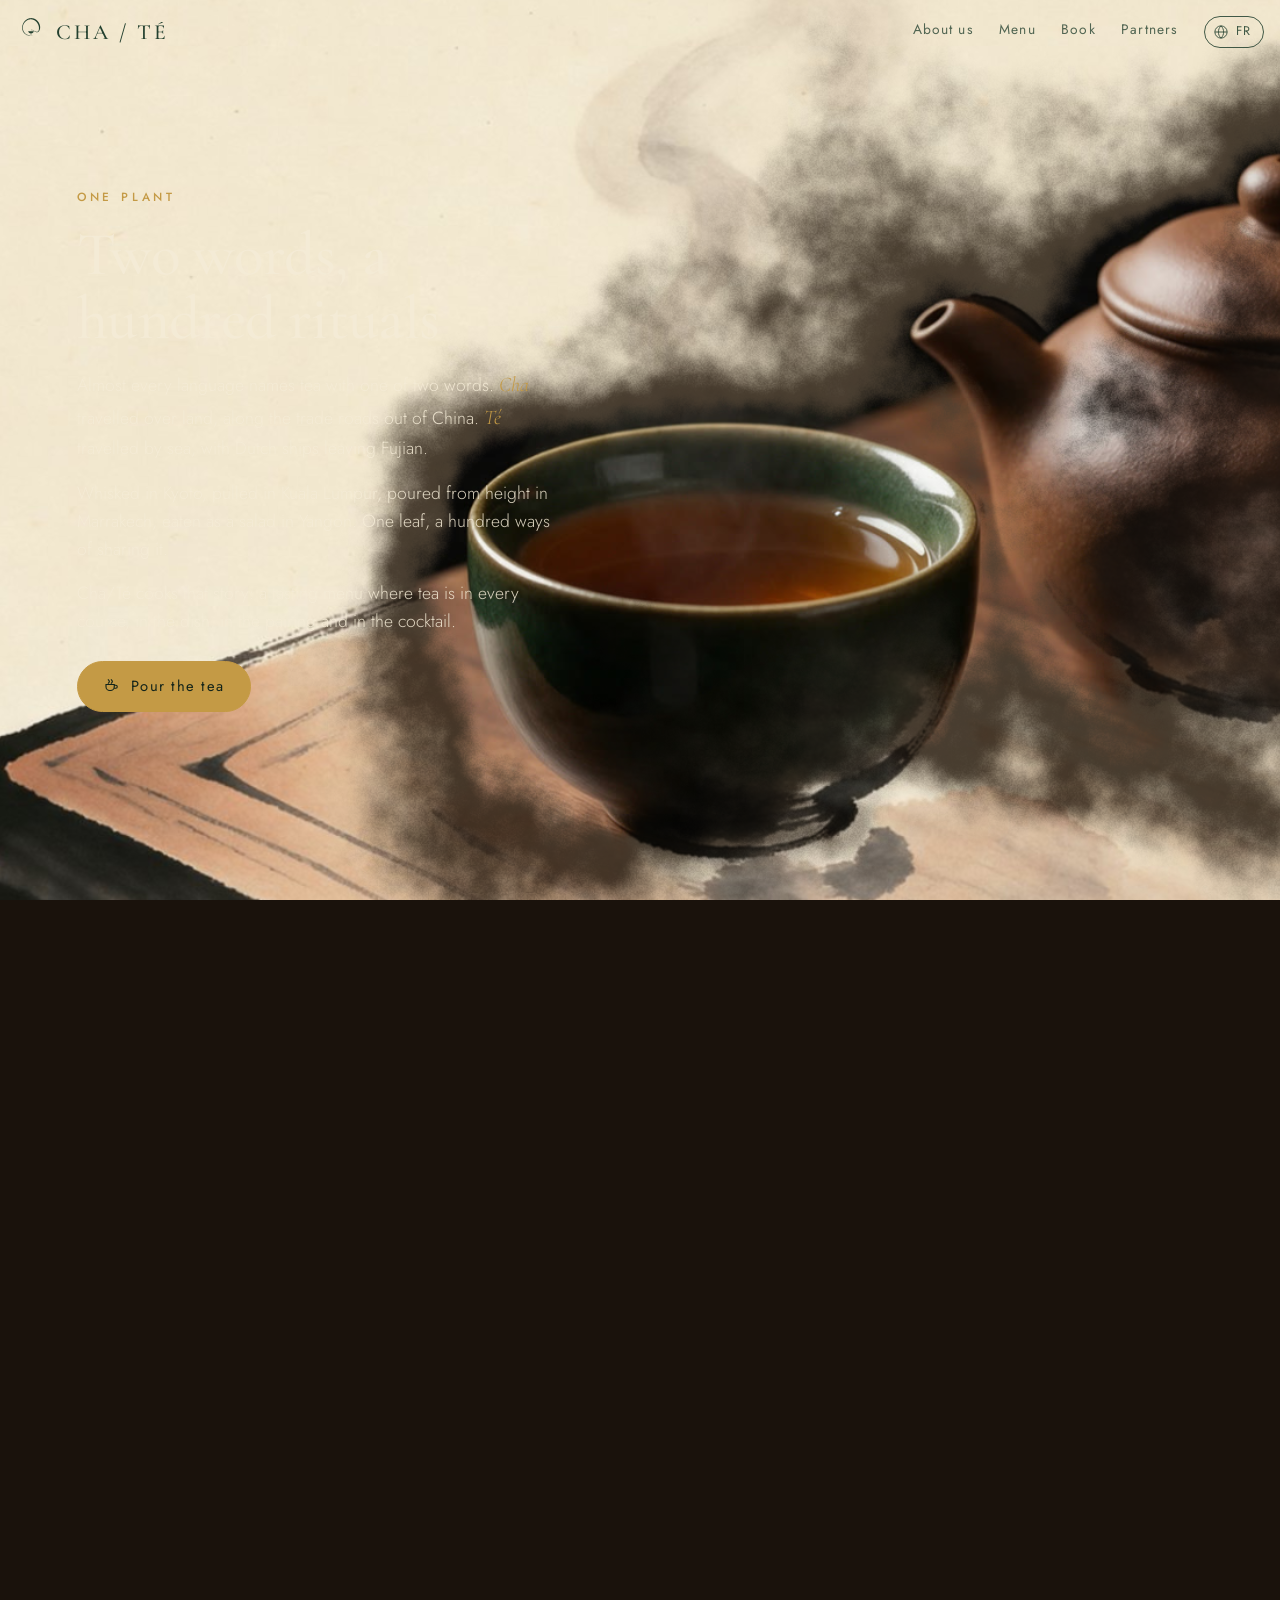
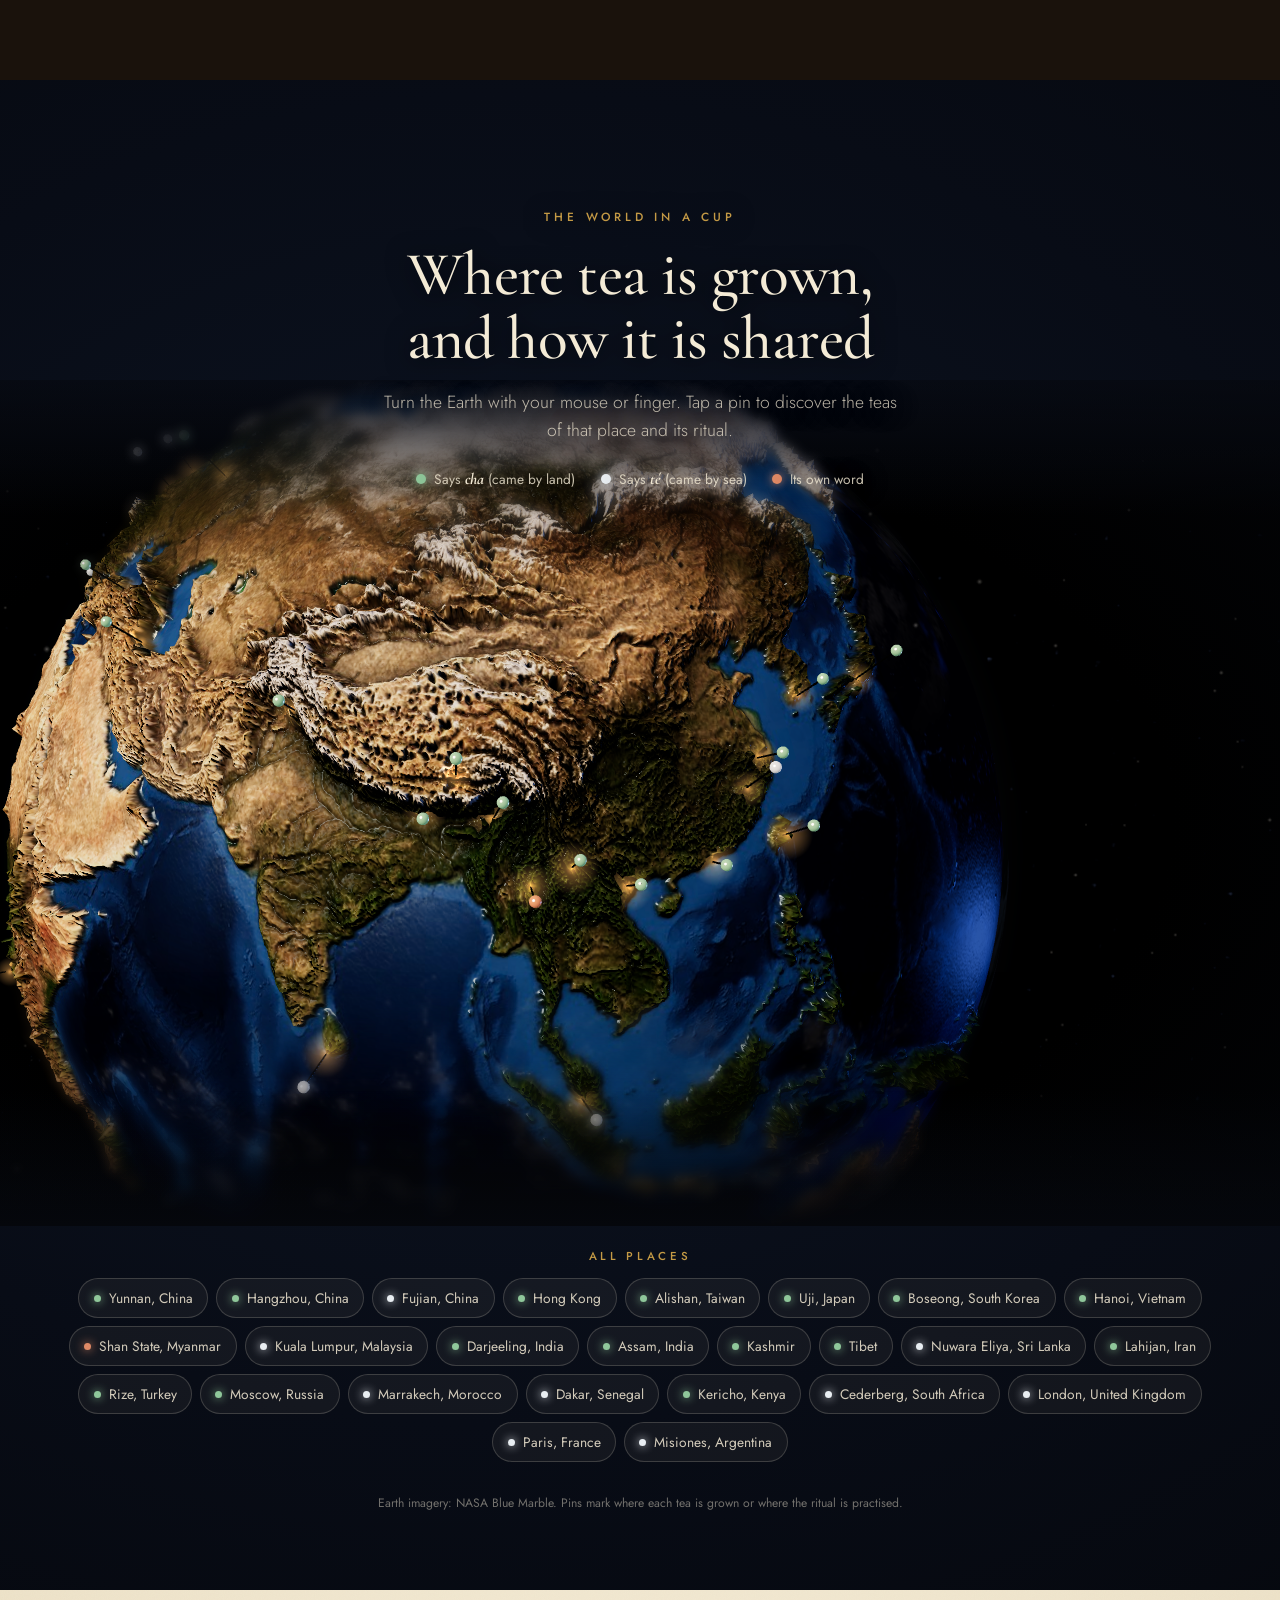
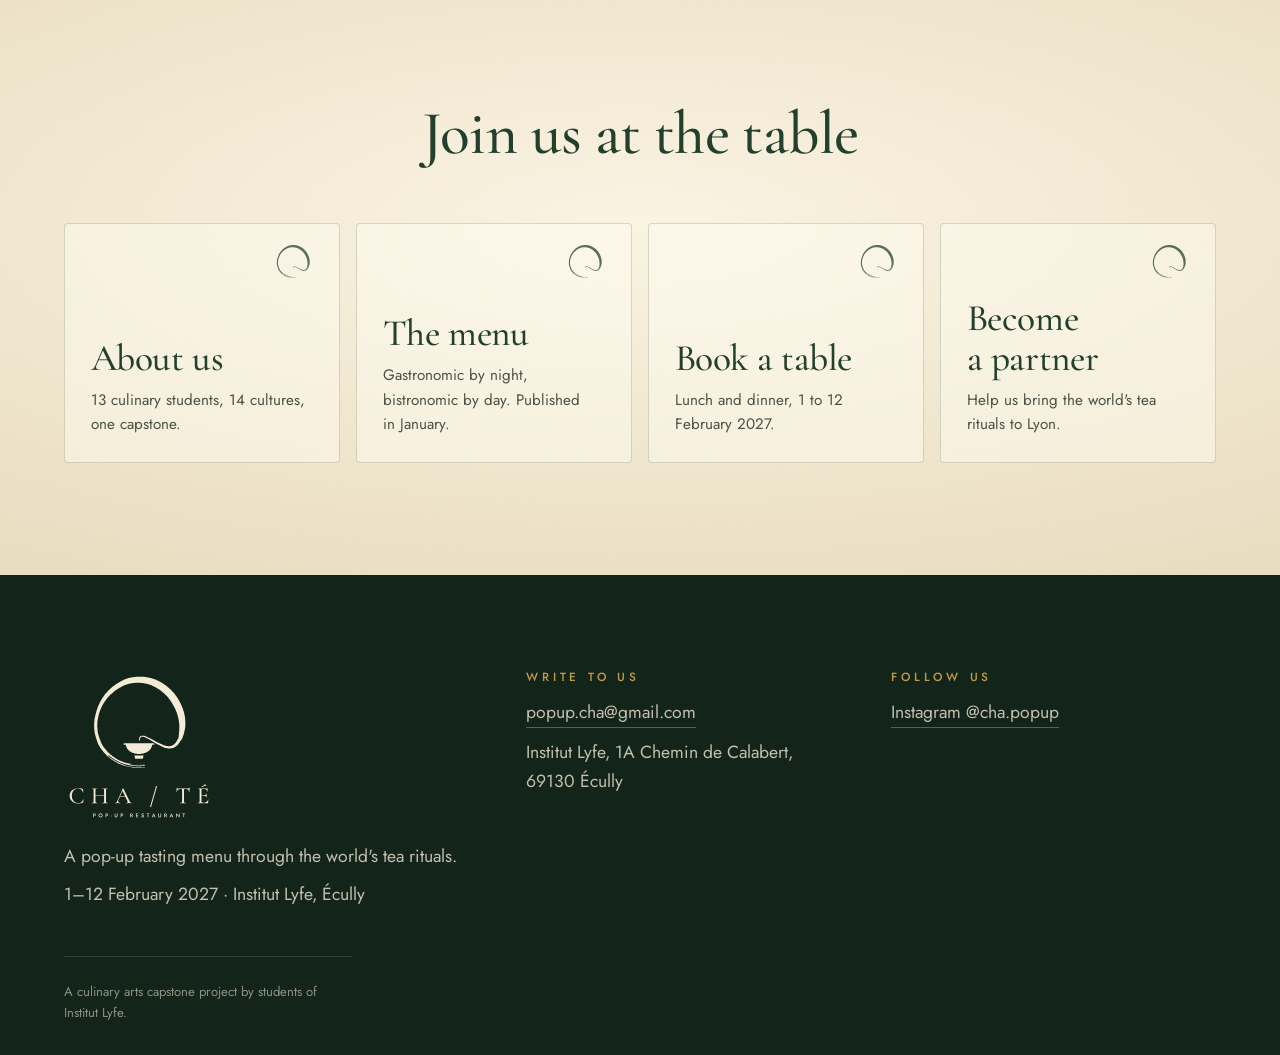
==== index.html @ c9f6754b "Publish Cha/Té website Co-Authored-By: Claude Opus 5.5 <noreply@anthropic.com> Claude-Session: https" ====
<!doctype html>
<html lang="en">
<head>
<meta charset="utf-8">
<meta name="viewport" content="width=device-width, initial-scale=1, viewport-fit=cover">
<title>Cha/Té · Pop-up tea tasting menu</title>
<meta name="description" content="Cha/Té: a pop-up tasting menu through the world's tea rituals. 1–12 February 2027, Institut Lyfe, Écully.">
<meta name="theme-color" content="#F1E7CF">
<link rel="icon" href="assets/img/favicon.svg" type="image/svg+xml">
<link rel="preconnect" href="https://fonts.googleapis.com">
<link rel="preconnect" href="https://fonts.gstatic.com" crossorigin>
<link rel="stylesheet" href="https://fonts.googleapis.com/css2?family=Cormorant+Garamond:ital,wght@0,400;0,500;0,600;1,400;1,500&family=Jost:wght@300;400;500&display=swap">
<link rel="stylesheet" href="assets/css/site.css">
<link rel="stylesheet" href="assets/css/home.css">
</head>
<body class="home" data-no-solid="1">

<main>
  <!-- ACTS 1 + 2 share one pinned stage, so the painting turns into the tea room without any seam.
       Act 1: only the cup at first; as you scroll, its steam rises as one ink line and sweeps the ensō. The camera moves in on the cup,
       the paper now holds an ink painting of the tea room, and that painting soaks into the real photograph.
       Act 2: the real cup and teapot; click to pour (a short film that starts and ends on the photograph). -->
  <section class="act act-story" id="ink" aria-labelledby="hero-title">
    <div class="stick">
      <div class="ink-layer paper" id="ink-layer">
        <div class="mtn far"><img src="assets/img/ink-far.webp" alt="" decoding="async"></div>
        <div class="mtn mid"><img src="assets/img/ink-mid.webp" alt="" decoding="async"></div>
        <div class="mist m1"></div>
        <div class="mist m2"></div>

        <div class="hero-logo-wrap">
          <div class="logo-zoom" id="logo-zoom">
            <svg class="hero-logo logo-wash" id="logo-wash" aria-hidden="true">
              <defs><filter id="wash" x="-20%" y="-20%" width="140%" height="140%"><feGaussianBlur stdDeviation="7"/></filter></defs>
              <path id="p-wash" filter="url(#wash)"/>
            </svg>
            <svg class="hero-logo" id="hero-logo" aria-hidden="true">
              <defs>
                <linearGradient id="wipe-g"><stop offset="0" stop-color="#fff"/><stop offset=".82" stop-color="#fff"/><stop offset="1" stop-color="#fff" stop-opacity="0"/></linearGradient>
                <mask id="stroke-mask" maskUnits="userSpaceOnUse" x="100" y="40" width="800" height="800">
                  <path id="mask-path" fill="none" stroke="#fff" stroke-width="64" stroke-linecap="round" stroke-linejoin="round" pathLength="1" stroke-dasharray="1 1" stroke-dashoffset="1"/>
                </mask>
                <radialGradient id="puff-g"><stop offset="0" stop-color="#23402F" stop-opacity=".55"/><stop offset=".45" stop-color="#23402F" stop-opacity=".18"/><stop offset="1" stop-color="#23402F" stop-opacity="0"/></radialGradient>
                <mask id="word-mask" maskUnits="userSpaceOnUse" x="100" y="500" width="800" height="320">
                  <rect id="word-wipe" x="170" y="560" width="0" height="220" fill="url(#wipe-g)"/>
                </mask>
              </defs>
              <g id="logo-cup"><path id="p-cup"/></g>
              <g id="logo-stroke" mask="url(#stroke-mask)"><path id="p-halo" filter="url(#wash)" opacity=".3"/><path id="p-stroke"/></g>
              <!-- the soft head of the rising steam: it rides the tip of the line while it is being drawn -->
              <circle id="logo-puff" r="58" fill="url(#puff-g)" opacity="0"/>
              <g id="logo-word" mask="url(#word-mask)"><path id="p-word"/><path id="p-tag"/></g>
            </svg>
          </div>
        </div>

        <div class="hero-copy">
          <h1 id="hero-title" class="sr-only">Cha/Té</h1>
          <p class="hero-line" data-t="home.heroLine"></p>
          <p class="hero-meta" data-t="home.heroMeta"></p>
        </div>

        <div class="scroll-hint" aria-hidden="true"><span data-t="home.scrollHint"></span><i></i></div>
      </div>

      <div class="cup-layer" id="cup" aria-labelledby="cup-title">
        <div class="scene" id="scene">
          <div class="imgbox" id="imgbox">
            <picture>
              <source media="(max-aspect-ratio: 4/5)" srcset="assets/img/cup-teapot-portrait.jpg">
              <img class="scene-img" src="assets/img/cup-teapot.jpg" alt="" decoding="async">
            </picture>
            <canvas class="fx" id="fx" aria-hidden="true"></canvas>
            <video class="pour-video" id="pour-video" muted playsinline preload="none" aria-hidden="true"></video>
            <button class="pot-hit" id="pot-hit" type="button" data-t-aria="home.pour"></button>
          </div>
          <canvas class="steam" id="steam" aria-hidden="true"></canvas>
        </div>
        <div class="scene-shade" aria-hidden="true"></div>

        <div class="cup-copy">
          <p class="kicker" data-t="home.cupKicker"></p>
          <h2 id="cup-title" data-t="home.cupTitle"></h2>
          <div class="cup-paras" id="cup-paras"></div>
          <button class="btn gold pour-btn" id="pour-btn" type="button">
            <svg viewBox="0 0 24 24" width="18" height="18" fill="none" stroke="currentColor" stroke-width="1.5" aria-hidden="true"><path d="M4 10h11v3a5 5 0 0 1-5 5H9a5 5 0 0 1-5-5v-3Zm11 1h2a2 2 0 0 1 0 4h-2.3M7 3c0 1.5 1.5 1.5 1.5 3S7 7.5 7 9m4-6c0 1.5 1.5 1.5 1.5 3S11 7.5 11 9"/></svg>
            <span data-t="home.pour"></span></button>
        </div>
      </div>
    </div>
  </section>

  <!-- ACT 3: the tea globe -->
  <section class="act-globe" id="globe" aria-labelledby="globe-title">
    <div class="globe-head wrap">
      <p class="kicker" data-t="home.globeKicker"></p>
      <h2 id="globe-title" data-t="home.globeTitle"></h2>
      <p class="globe-intro" data-t="home.globeIntro"></p>
      <ul class="legend">
        <li><i class="dot cha"></i><span data-t="home.legendCha"></span></li>
        <li><i class="dot te"></i><span data-t="home.legendTe"></span></li>
        <li><i class="dot other"></i><span data-t="home.legendOther"></span></li>
      </ul>
    </div>
    <div class="globe-stage" id="globe-stage">
      <canvas id="globe-canvas" aria-label="Interactive globe of tea rituals"></canvas>
      <div class="globe-dof top" aria-hidden="true"></div>
      <div class="globe-dof bottom" aria-hidden="true"></div>
      <div class="globe-vignette" aria-hidden="true"></div>
      <div class="globe-tip" id="globe-tip" hidden></div>
      <div class="globe-fallback" id="globe-fallback" hidden></div>
      <aside class="tea-panel" id="tea-panel" aria-live="polite" hidden>
        <button class="tea-close" id="tea-close" type="button" data-t-aria="home.close">
          <svg viewBox="0 0 24 24" width="20" height="20" fill="none" stroke="currentColor" stroke-width="1.5"><path d="M6 6l12 12M18 6 6 18"/></svg></button>
        <p class="tea-word" id="tea-word"></p>
        <h3 id="tea-place"></h3>
        <dl>
          <dt data-t="home.panelTeas"></dt><dd id="tea-teas"></dd>
          <dt data-t="home.panelRitual"></dt><dd id="tea-ritual"></dd>
          <dt data-t="home.panelFact"></dt><dd id="tea-fact"></dd>
        </dl>
      </aside>
    </div>
    <div class="wrap">
      <h3 class="list-title" data-t="home.listTitle"></h3>
      <div class="place-list" id="place-list"></div>
      <p class="data-note" data-t="home.dataNote"></p>
    </div>
  </section>

  <!-- Doors to the other pages -->
  <section class="doors paper" aria-labelledby="doors-title">
    <div class="wrap">
      <h2 id="doors-title" data-t="home.doorsTitle"></h2>
      <div class="door-grid" id="door-grid"></div>
    </div>
  </section>
</main>

<script src="assets/js/content.js"></script>
<script src="assets/js/logo.js"></script>
<script src="assets/js/common.js"></script>
<script src="assets/js/home.js"></script>
<script type="module" src="assets/js/globe.js"></script>
</body>
</html>
---- assets/css/site.css ----
/* Cha/Té: shared styles. Colours follow the Vapeur logo. */
:root{
  --green:#23402F;      /* tea green (logo) */
  --green-deep:#13241a;
  --gold:#C49A45;
  --cream:#F4EBD6;
  --paper:#F1E7CF;
  --matcha:#7C8B4E;
  --ink:#1B1F1A;
  --ink-soft:#4a5248;
  --wood:#1a120c;
  --line:rgba(35,64,47,.18);
  --f-display:"Cormorant Garamond","Cormorant",Georgia,serif;
  --f-body:"Jost",system-ui,-apple-system,"Segoe UI",sans-serif;
  --gutter:max(16px,env(safe-area-inset-left,0px));
  --step-0:clamp(1rem,.96rem + .2vw,1.1rem);
  --step-1:clamp(1.2rem,1.1rem + .5vw,1.45rem);
  --step-2:clamp(1.6rem,1.3rem + 1.3vw,2.4rem);
  --step-3:clamp(2.2rem,1.6rem + 2.8vw,4rem);
  --step-4:clamp(2.8rem,1.8rem + 5vw,6.2rem);
  color-scheme:light;
}
*{box-sizing:border-box}
html{-webkit-text-size-adjust:100%}
body{margin:0;background:var(--paper);color:var(--ink);font-family:var(--f-body);font-weight:400;font-size:var(--step-0);line-height:1.6;overflow-x:hidden}
img,video,svg,canvas{display:block;max-width:100%}
a{color:inherit}
a:focus-visible,button:focus-visible{outline:2px solid var(--gold);outline-offset:3px;border-radius:3px}
h1,h2,h3{font-family:var(--f-display);font-weight:500;line-height:1.05;letter-spacing:-.01em;margin:0;text-wrap:balance}
p{margin:0;text-wrap:pretty}
.kicker{font-family:var(--f-body);font-size:.74rem;font-weight:500;letter-spacing:.32em;text-transform:uppercase;color:var(--gold)}
.wrap{max-width:74rem;margin:0 auto;padding-inline:var(--gutter)}
.sr-only{position:absolute;width:1px;height:1px;overflow:hidden;clip:rect(0 0 0 0);white-space:nowrap}

/* paper grain: an inline SVG noise, light and resolution free */
.paper{background-color:var(--paper);background-image:
  radial-gradient(120% 90% at 50% 40%,rgba(255,250,236,.7),rgba(226,212,180,.35) 70%,rgba(196,170,120,.28)),
  url("data:image/svg+xml,%3Csvg xmlns='http://www.w3.org/2000/svg' width='220' height='220'%3E%3Cfilter id='n'%3E%3CfeTurbulence type='fractalNoise' baseFrequency='.9' numOctaves='3' stitchTiles='stitch'/%3E%3CfeColorMatrix values='0 0 0 0 .45 0 0 0 0 .38 0 0 0 0 .25 0 0 0 .09 0'/%3E%3C/filter%3E%3Crect width='100%25' height='100%25' filter='url(%23n)'/%3E%3C/svg%3E")}

/* ---------------- header ---------------- */
.site-top{position:fixed;inset:0 0 auto;z-index:50;color:var(--green);transition:color .5s,background-color .5s;padding-top:env(safe-area-inset-top,0px)}
.site-top.on-dark{color:var(--cream)}
.site-top.solid{background:color-mix(in srgb,var(--paper) 86%,transparent);backdrop-filter:blur(10px);-webkit-backdrop-filter:blur(10px)}
.site-top.solid.on-dark{background:color-mix(in srgb,var(--green-deep) 80%,transparent)}
.site-top .bar{display:flex;align-items:center;justify-content:space-between;gap:1rem;height:4rem;max-width:80rem;margin:0 auto;padding-inline:var(--gutter)}
.brand{display:flex;align-items:center;gap:.6rem;text-decoration:none;font-family:var(--f-display);font-size:1.35rem;font-weight:500;letter-spacing:.14em;white-space:nowrap}
.brand svg{width:30px;height:30px;fill:currentColor}
.nav{display:flex;gap:1.6rem;align-items:center;font-size:.86rem;letter-spacing:.08em}
.nav a{text-decoration:none;opacity:.78;transition:opacity .2s,background-size .35s cubic-bezier(.2,.7,.2,1);white-space:nowrap;background:linear-gradient(currentColor,currentColor) left calc(100% - 1px)/0 1px no-repeat;padding-bottom:5px}
.nav a:hover,.nav a[aria-current="page"]{opacity:1;background-size:100% 1px}
.lang{display:inline-flex;align-items:center;gap:.4rem;background:none;border:1px solid currentColor;border-radius:999px;color:inherit;font:inherit;font-size:.78rem;letter-spacing:.12em;padding:.32rem .7rem .32rem .55rem;cursor:pointer;opacity:.85}
.lang:hover{opacity:1}
.lang svg{width:16px;height:16px}
.menu-btn{display:none;background:none;border:0;color:inherit;padding:.4rem;cursor:pointer}
.menu-btn svg{width:26px;height:26px}
@media (max-width:860px){
  .nav{position:fixed;inset:4rem 0 auto;flex-direction:column;align-items:flex-start;gap:0;padding:.5rem var(--gutter) 1.2rem;background:var(--paper);color:var(--green);font-size:1.05rem;box-shadow:0 20px 40px rgba(0,0,0,.12);transform:translateY(-120%);transition:transform .35s;visibility:hidden}
  .nav.open{transform:none;visibility:visible}
  .nav a{padding:.8rem 0;width:100%;border-bottom:1px solid var(--line)}
  .menu-btn{display:block}
  .top-right{display:flex;align-items:center;gap:.4rem}
}
@media (min-width:861px){.top-right{display:flex;align-items:center;gap:1.6rem}}

/* ---------------- buttons ---------------- */
.btn{display:inline-flex;align-items:center;justify-content:center;gap:.6rem;min-height:48px;padding:.8rem 1.6rem;border-radius:999px;background:var(--green);color:var(--cream);text-decoration:none;font:inherit;font-size:.92rem;letter-spacing:.1em;border:1px solid var(--green);cursor:pointer;transition:background .25s,color .25s,transform .2s cubic-bezier(.2,.7,.2,1),box-shadow .25s}
.btn:hover{background:var(--green-deep);transform:translateY(-1px);box-shadow:0 8px 20px -10px rgba(19,36,26,.55)}
.btn:active{transform:translateY(1px) scale(.98);box-shadow:none;transition-duration:.08s}
.btn.gold{background:var(--gold);border-color:var(--gold);color:var(--green-deep)}
.btn.gold:hover{background:#d4ab55}
.btn.ghost{background:transparent;color:inherit;border-color:currentColor}
.btn.ghost:hover{background:var(--green);color:var(--cream);border-color:var(--green)}
.btn[aria-disabled="true"]{opacity:.45;pointer-events:none}

/* ---------------- footer ---------------- */
.site-foot{background:var(--green-deep);color:var(--cream);padding:clamp(3.5rem,8vw,6rem) 0 calc(2rem + env(safe-area-inset-bottom,0px))}
.site-foot .grid{display:grid;gap:2.5rem}
@media (min-width:820px){.site-foot .grid{grid-template-columns:1.3fr 1fr 1fr}}
.site-foot .logo{width:150px;fill:var(--cream);margin-bottom:1.2rem}
.site-foot p{color:color-mix(in srgb,var(--cream) 78%,transparent);max-width:36ch}
.site-foot h3{font-family:var(--f-body);font-size:.74rem;letter-spacing:.32em;text-transform:uppercase;color:var(--gold);font-weight:500;margin-bottom:.9rem}
.site-foot a{text-decoration:none;border-bottom:1px solid color-mix(in srgb,var(--gold) 50%,transparent);padding-bottom:2px;overflow-wrap:anywhere}
.site-foot a{transition:border-color .25s,color .25s}
.site-foot a:hover{border-color:var(--gold);color:var(--gold)}
.site-foot .fine{margin-top:3rem;padding-top:1.5rem;border-top:1px solid rgba(244,235,214,.14);font-size:.82rem;color:rgba(244,235,214,.55)}

/* ---------------- inner pages ---------------- */
.page-head{padding:clamp(7rem,14vw,10rem) 0 clamp(2.5rem,5vw,4rem);position:relative;overflow:hidden}
.page-head h1{font-size:var(--step-4);color:var(--green);max-width:16ch}
.page-head .lede{font-size:var(--step-1);color:var(--ink-soft);max-width:44ch;margin-top:1.4rem;line-height:1.5}
.page-head .wash{position:absolute;right:-6%;top:8%;width:min(46vw,560px);opacity:.14;pointer-events:none;fill:var(--green)}
.section{padding:clamp(3rem,7vw,5.5rem) 0}
.section h2{font-size:var(--step-3);color:var(--green);margin-bottom:1.5rem}
.rule{border:0;border-top:1px solid var(--line);margin:0}
.cards{display:grid;gap:1px;background:var(--line);border:1px solid var(--line)}
@media (min-width:760px){.cards{grid-template-columns:repeat(3,1fr)}}
.card{background:var(--paper);padding:1.8rem;display:grid;gap:.5rem;align-content:start}
.card h3{font-size:var(--step-2);color:var(--green)}
.card p{color:var(--ink-soft)}

@media (prefers-reduced-motion:reduce){*{animation-duration:.01ms!important;transition-duration:.01ms!important}}
---- assets/css/home.css ----
/* Home: the scroll journey */
.act{position:relative}
.act .stick{position:sticky;top:0;height:100vh;height:100svh;overflow:hidden;overflow:clip}

/* ---------- ACTS 1 + 2: one pinned stage ----------
   Only transform and opacity are animated on scroll, so the browser can keep everything on the GPU. */
.act-story{height:720vh;background:var(--wood)}
.ink-layer,.cup-layer{position:absolute;inset:0;overflow:hidden;overflow:clip}
.ink-layer{z-index:1}
.cup-layer{z-index:2;opacity:0;visibility:hidden;background:var(--wood);color:var(--cream);will-change:opacity}

.mtn{position:absolute;inset:0;pointer-events:none;will-change:transform}
.mtn img{position:absolute;left:50%;bottom:-9vh;width:max(110vw,170vh);height:auto;max-width:none;transform:translateX(-50%)}
.mtn.far{opacity:.8}
.mtn.mid{opacity:.82}
.mist{position:absolute;left:-20%;right:-20%;pointer-events:none;background:radial-gradient(50% 50% at 50% 50%,rgba(250,244,228,.92),rgba(250,244,228,0) 70%);will-change:transform}
.mist.m1{height:38%;bottom:16%;animation:drift 38s linear infinite alternate}
.mist.m2{height:30%;bottom:-6%;opacity:.9;animation:drift 52s linear infinite alternate-reverse}
@keyframes drift{from{transform:translateX(-6%)}to{transform:translateX(6%)}}

.hero-logo-wrap{position:absolute;inset:0;display:grid;place-items:center;pointer-events:none;z-index:3}
.logo-zoom{display:grid;place-items:center;margin-top:-6vh}
.logo-zoom>svg{grid-area:1/1}
.hero-logo{width:min(54vh,74vw);height:auto;aspect-ratio:659.5/668.9;overflow:visible;fill:var(--green)}
.logo-wash{opacity:0;will-change:opacity}

.hero-copy{position:absolute;left:0;right:0;bottom:max(9vh,4.5rem);z-index:4;text-align:center;padding-inline:var(--gutter);opacity:0;transform:translateY(16px);display:grid;gap:.55rem;justify-items:center;will-change:transform,opacity}
.hero-line{font-family:var(--f-display);font-style:italic;font-size:var(--step-2);color:var(--green);line-height:1.15;max-width:24ch}
.hero-meta{font-size:.82rem;letter-spacing:.18em;text-transform:uppercase;color:var(--ink-soft)}

.scroll-hint{position:absolute;left:50%;bottom:calc(1.6rem + env(safe-area-inset-bottom,0px));transform:translateX(-50%);display:grid;justify-items:center;gap:.5rem;font-size:.7rem;letter-spacing:.32em;text-transform:uppercase;color:var(--green);z-index:4}
.scroll-hint i{width:1px;height:42px;background:linear-gradient(var(--green),transparent);animation:hint 2.2s ease-in-out infinite;transform-origin:top}
@keyframes hint{0%{transform:scaleY(0)}50%{transform:scaleY(1)}100%{transform:scaleY(1);opacity:0}}

/* the tea room */
.scene{position:absolute;inset:0;--cup-x:55;--cup-y:47;--zoom-x:55%;--zoom-y:52%;transform-origin:var(--zoom-x) var(--zoom-y);will-change:transform}
@media (max-aspect-ratio:4/5){.scene{--cup-x:34;--cup-y:31;--zoom-x:34%;--zoom-y:35%}}
/* .imgbox is sized by JS to cover the stage exactly like object-fit:cover, so the teapot layers can sit on the photo by percentage */
.imgbox{position:absolute;left:0;top:0;width:100%;height:100%}
.imgbox picture,.scene-img{position:absolute;inset:0;width:100%;height:100%;display:block}
.scene-img{background:radial-gradient(60% 60% at 62% 60%,#3a2a1d 0,#1a120c 70%)}
/* the ink painting of the same scene, soaked into the photograph by a small WebGL shader */
.fx{position:absolute;inset:0;width:100%;height:100%;pointer-events:none;visibility:hidden}
/* the pour: a short film whose first and last frames are the photograph itself */
.pour-video{position:absolute;inset:0;width:100%;height:100%;object-fit:cover;pointer-events:none;opacity:0;visibility:hidden;transition:opacity .45s ease,visibility 0s .45s}
.pour-video.on{opacity:1;visibility:visible;transition:opacity .3s ease}
.pot-hit{position:absolute}
.pot-hit{background:none;border:0;padding:0;border-radius:45%;cursor:pointer;-webkit-tap-highlight-color:transparent}
.pot-hit:focus-visible{outline:2px solid var(--gold);outline-offset:4px}
.pot-hit::after{content:"";position:absolute;left:46%;top:38%;width:14px;height:14px;margin:-7px;border-radius:50%;background:rgba(244,235,214,.9);box-shadow:0 0 0 0 rgba(244,235,214,.5);opacity:0;transition:opacity .6s;animation:potpulse 2.4s ease-out infinite}
.cup-layer.ready .pot-hit::after{opacity:.85}
.cup-layer.pouring .pot-hit::after,.cup-layer.poured .pot-hit::after{opacity:0}
@keyframes potpulse{0%{box-shadow:0 0 0 0 rgba(244,235,214,.5)}70%,100%{box-shadow:0 0 0 22px rgba(244,235,214,0)}}
.steam{position:absolute;inset:0;width:100%;height:100%;pointer-events:none;transition:opacity .6s}
.cup-layer.pouring .steam{opacity:0}
.scene-shade{position:absolute;inset:0;will-change:opacity;background:linear-gradient(90deg,rgba(14,10,7,.88) 0,rgba(14,10,7,.55) 34%,rgba(14,10,7,0) 60%),linear-gradient(0deg,rgba(14,10,7,.6),rgba(14,10,7,0) 30%);pointer-events:none}
.cup-copy{position:absolute;left:max(var(--gutter),6vw);top:50%;transform:translateY(-50%);width:min(30rem,calc(100% - 2*var(--gutter)));display:grid;gap:1rem;z-index:2;pointer-events:none}
.cup-copy h2{font-size:var(--step-3);color:var(--cream)}
.cup-paras{display:grid;gap:1rem}
.cup-paras p{color:rgba(244,235,214,.86);font-weight:300;opacity:0;transform:translateY(14px);transition:opacity .7s,transform .7s}
.cup-paras p.in{opacity:1;transform:none}
.cup-paras em{font-family:var(--f-display);font-size:1.18em;color:var(--gold)}
.cup-copy .kicker,.cup-copy h2{opacity:0;transform:translateY(14px);transition:opacity .8s,transform .8s}
.cup-copy.in .kicker,.cup-copy.in h2{opacity:1;transform:none}
.pour-btn{justify-self:start;margin-top:.6rem;opacity:0;transform:translateY(14px);transition:opacity .7s,transform .7s;pointer-events:none}
.cup-layer.ready .pour-btn{opacity:1;transform:none;pointer-events:auto}
.cup-layer.pouring .pour-btn{opacity:.45;pointer-events:none}
@media (max-width:760px){
  .scene-shade{background:linear-gradient(0deg,rgba(14,10,7,.94) 0,rgba(14,10,7,.7) 45%,rgba(14,10,7,0) 75%)}
  .cup-copy{top:auto;bottom:calc(1.5rem + env(safe-area-inset-bottom,0px));transform:none}
  .cup-paras p{font-size:.95rem}
}

/* ---------- ACT 3: globe ---------- */
.act-globe{position:relative;background:radial-gradient(120% 80% at 40% 45%,#0d1524 0,#080c16 55%,#05070c 100%);color:var(--cream);padding:clamp(5rem,10vw,8rem) 0 clamp(3rem,6vw,5rem);overflow:hidden}
.globe-head{display:grid;gap:1rem;justify-items:center;text-align:center;position:relative;z-index:2;pointer-events:none;text-shadow:0 2px 24px rgba(5,7,12,.9)}
.globe-head h2{font-size:var(--step-3);max-width:20ch}
.globe-intro{color:rgba(244,235,214,.75);max-width:52ch;font-weight:300}
.legend{list-style:none;margin:.4rem 0 0;padding:0;display:flex;flex-wrap:wrap;justify-content:center;gap:.5rem 1.6rem;font-size:.86rem;color:rgba(244,235,214,.8)}
.legend li{display:flex;align-items:center;gap:.5rem}
.legend b{font-family:var(--f-display);font-size:1.15em;font-style:italic;color:var(--cream)}
.dot{width:10px;height:10px;border-radius:50%;display:inline-block;box-shadow:0 0 10px currentColor}
.dot.cha{background:#8fc79a;color:#8fc79a}
.dot.te{background:#e9eef2;color:#e9eef2}
.dot.other{background:#e08a66;color:#e08a66}
.dot.course{background:#c49a45;color:#c49a45}
.globe-stage{position:relative;height:min(94vh,1000px);margin-top:-7rem}
/* tilt-shift: the top and bottom of the picture fall out of focus, like a photo of a small model */
.globe-dof{position:absolute;left:0;right:0;height:26%;pointer-events:none;z-index:1;backdrop-filter:blur(6px);-webkit-backdrop-filter:blur(6px)}
.globe-dof.top{top:0;-webkit-mask-image:linear-gradient(#000 15%,transparent);mask-image:linear-gradient(#000 15%,transparent)}
.globe-dof.bottom{bottom:0;height:30%;-webkit-mask-image:linear-gradient(transparent,#000 85%);mask-image:linear-gradient(transparent,#000 85%)}
.globe-vignette{position:absolute;inset:0;pointer-events:none;z-index:1;background:radial-gradient(90% 80% at 42% 52%,rgba(5,7,12,0) 55%,rgba(5,7,12,.7) 100%),linear-gradient(#080c16 0,rgba(8,12,22,0) 16%,rgba(5,7,12,0) 84%,#05070c 100%)}
#globe-canvas{width:100%;height:100%;cursor:grab;touch-action:none}
#globe-canvas.drag{cursor:grabbing}
#globe-canvas.hover{cursor:pointer}
.globe-tip{position:absolute;z-index:3;pointer-events:none;transform:translate(-50%,calc(-100% - 14px));background:rgba(9,13,22,.9);border:1px solid rgba(196,154,69,.5);color:var(--cream);font-size:.82rem;letter-spacing:.06em;padding:.35rem .7rem;border-radius:999px;white-space:nowrap}
.globe-fallback{position:absolute;inset:8% 10%;background:url(../earth/earth-color.jpg) center/contain no-repeat;opacity:.8}
.tea-panel{position:absolute;z-index:4;right:max(var(--gutter),5vw);top:50%;transform:translateY(-50%);width:min(25rem,calc(100% - 2*var(--gutter)));max-height:calc(100% - 2rem);overflow:auto;background:rgba(9,13,22,.94);border:1px solid rgba(196,154,69,.35);border-radius:18px;padding:1.6rem 1.6rem 1.4rem;box-shadow:0 30px 80px rgba(0,0,0,.5);animation:panel .45s cubic-bezier(.2,.8,.2,1)}
@keyframes panel{from{opacity:0;transform:translateY(-46%)}to{opacity:1;transform:translateY(-50%)}}
.tea-panel h3{font-size:var(--step-2);color:var(--cream);margin:.2rem 2rem .9rem 0}
.tea-word{font-family:var(--f-display);font-style:italic;font-size:1.05rem;color:var(--gold)}
.tea-panel dl{margin:0;display:grid;gap:.25rem}
.tea-panel dt{font-size:.68rem;letter-spacing:.3em;text-transform:uppercase;color:var(--gold);margin-top:.8rem}
.tea-panel dd{margin:0;color:rgba(244,235,214,.88);font-weight:300;font-size:.97rem;line-height:1.55}
.tea-close{position:absolute;top:.9rem;right:.9rem;background:none;border:1px solid rgba(244,235,214,.3);border-radius:50%;width:38px;height:38px;display:grid;place-items:center;color:var(--cream);cursor:pointer}
@media (max-width:760px){
  .globe-stage{height:78svh;margin-top:-2rem}
  .globe-dof{display:none}
  .tea-panel{top:auto;bottom:.6rem;transform:none;left:var(--gutter);right:var(--gutter);width:auto;max-height:62%;animation:sheet .4s cubic-bezier(.2,.8,.2,1)}
  @keyframes sheet{from{opacity:0;transform:translateY(20px)}to{opacity:1;transform:none}}
}
.list-title{font-family:var(--f-body);font-size:.72rem;letter-spacing:.32em;text-transform:uppercase;color:var(--gold);font-weight:500;margin:1.5rem 0 1rem;text-align:center}
.place-list{display:flex;flex-wrap:wrap;justify-content:center;gap:.5rem}
.place-list button{background:rgba(244,235,214,.05);border:1px solid rgba(244,235,214,.18);color:rgba(244,235,214,.85);font:inherit;font-size:.86rem;padding:.45rem .9rem;border-radius:999px;cursor:pointer;display:inline-flex;align-items:center;gap:.5rem;min-height:40px}
.place-list button:hover,.place-list button[aria-pressed="true"]{border-color:var(--gold);color:var(--cream);background:rgba(196,154,69,.14)}
.place-list .dot{width:7px;height:7px}
.data-note{text-align:center;font-size:.76rem;color:rgba(244,235,214,.45);margin-top:2rem}

/* ---------- doors ---------- */
.doors{padding:clamp(4.5rem,9vw,7rem) 0}
.doors h2{font-size:var(--step-3);color:var(--green);text-align:center;margin-bottom:clamp(2rem,5vw,3.5rem)}
.door-grid{display:grid;gap:1rem}
@media (min-width:700px){.door-grid{grid-template-columns:repeat(2,1fr)}}
@media (min-width:1100px){.door-grid{grid-template-columns:repeat(4,1fr)}}
.door{position:relative;display:grid;gap:.6rem;align-content:end;min-height:15rem;padding:1.6rem;border:1px solid var(--line);border-radius:4px;text-decoration:none;background:rgba(255,252,242,.45);overflow:hidden;transition:background .3s,color .3s,border-color .3s,transform .3s cubic-bezier(.2,.7,.2,1),box-shadow .3s}
.door h3{font-size:var(--step-2);color:var(--green);transition:color .3s}
.door p{color:var(--ink-soft);font-size:.95rem;transition:color .3s}
.door .enso{position:absolute;top:1.2rem;right:1.2rem;width:54px;fill:var(--green);opacity:.75;transition:transform .6s,fill .3s}
.door:hover{background:var(--green);border-color:var(--green);transform:translateY(-2px);box-shadow:0 18px 40px -24px rgba(19,36,26,.6)}
.door:active{transform:translateY(0)}
.door:hover h3{color:var(--cream)}
.door:hover p{color:rgba(244,235,214,.8)}
.door:hover .enso{fill:var(--gold);transform:rotate(-40deg)}

/* ---------- reduced motion: everything visible, no pinning ---------- */
@media (prefers-reduced-motion:reduce){
  .act-story{height:auto}
  .act-story .stick{position:relative;height:auto;overflow:visible}
  .ink-layer,.cup-layer{position:relative;inset:auto;height:100svh}
  .cup-layer{opacity:1;visibility:visible}
  .hero-copy,.cup-paras p,.cup-copy .kicker,.cup-copy h2{opacity:1;transform:none}
  .bloom,.scroll-hint{display:none}
}
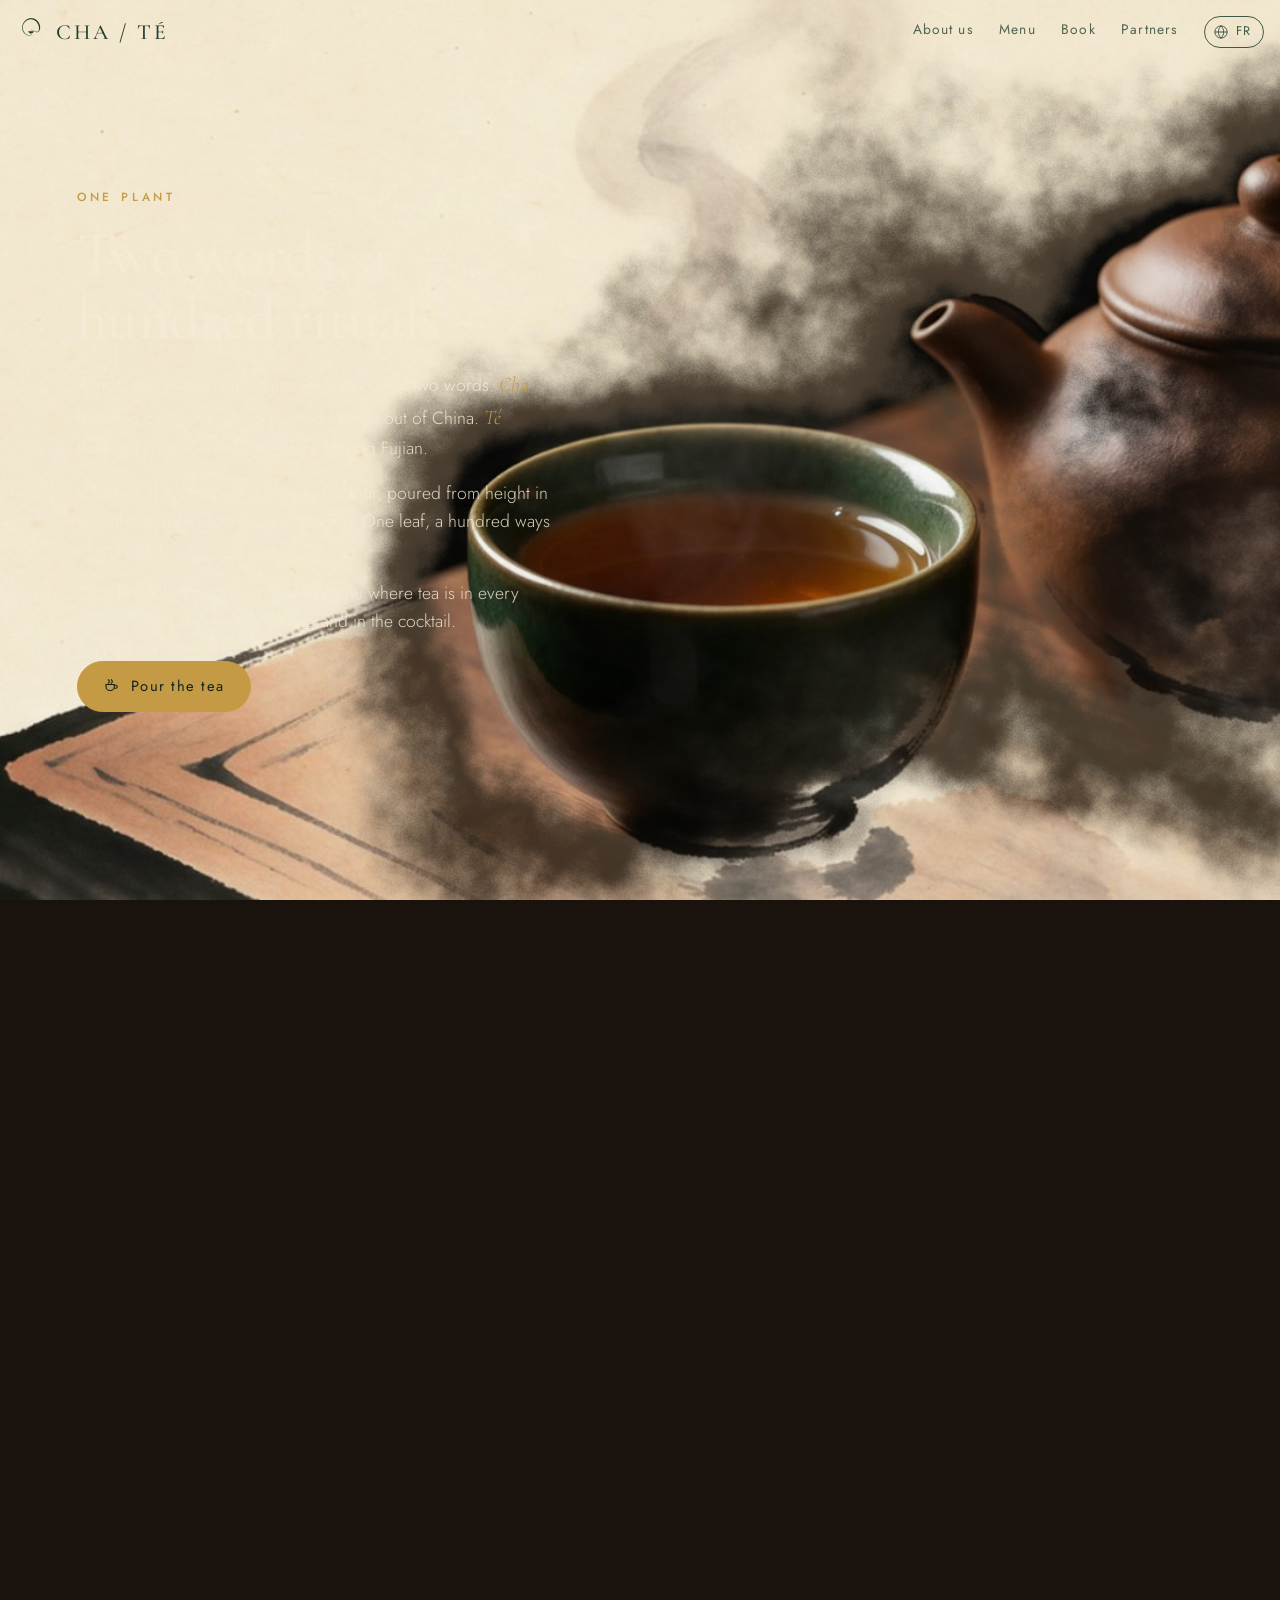
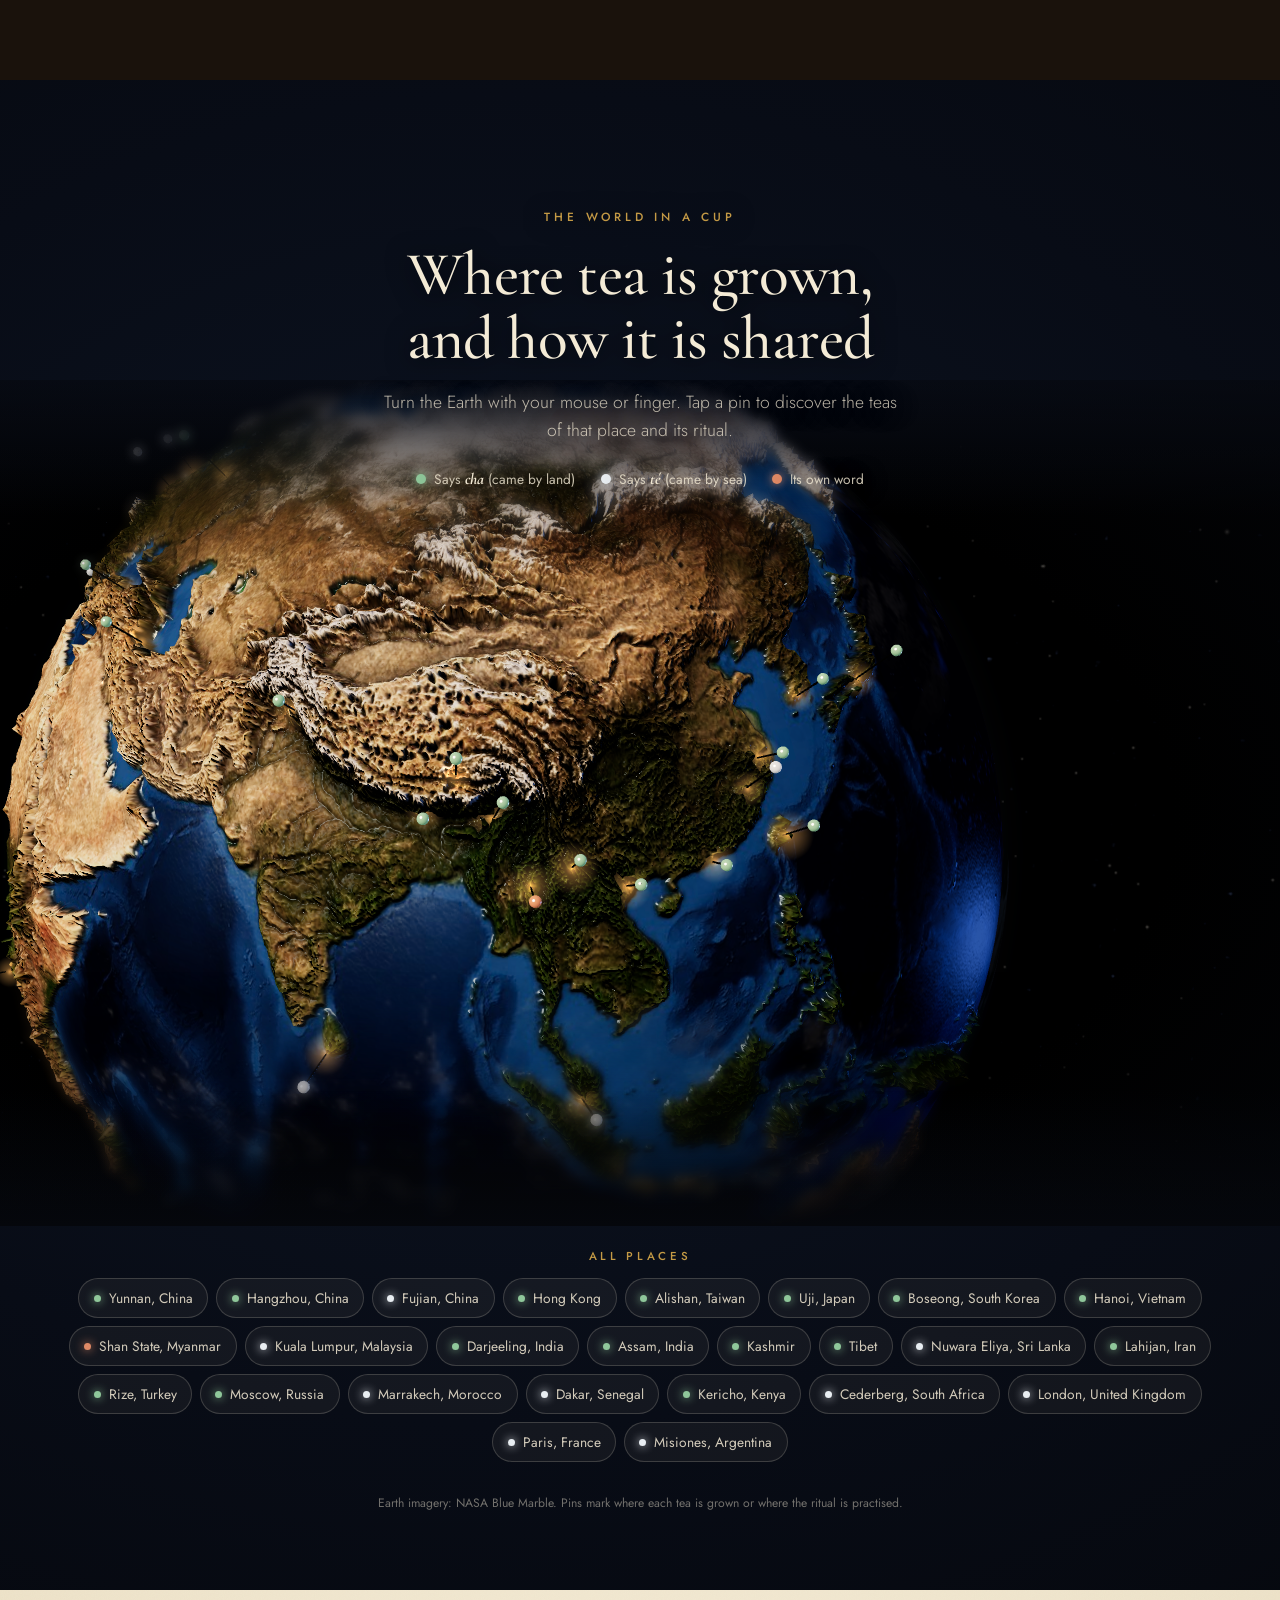
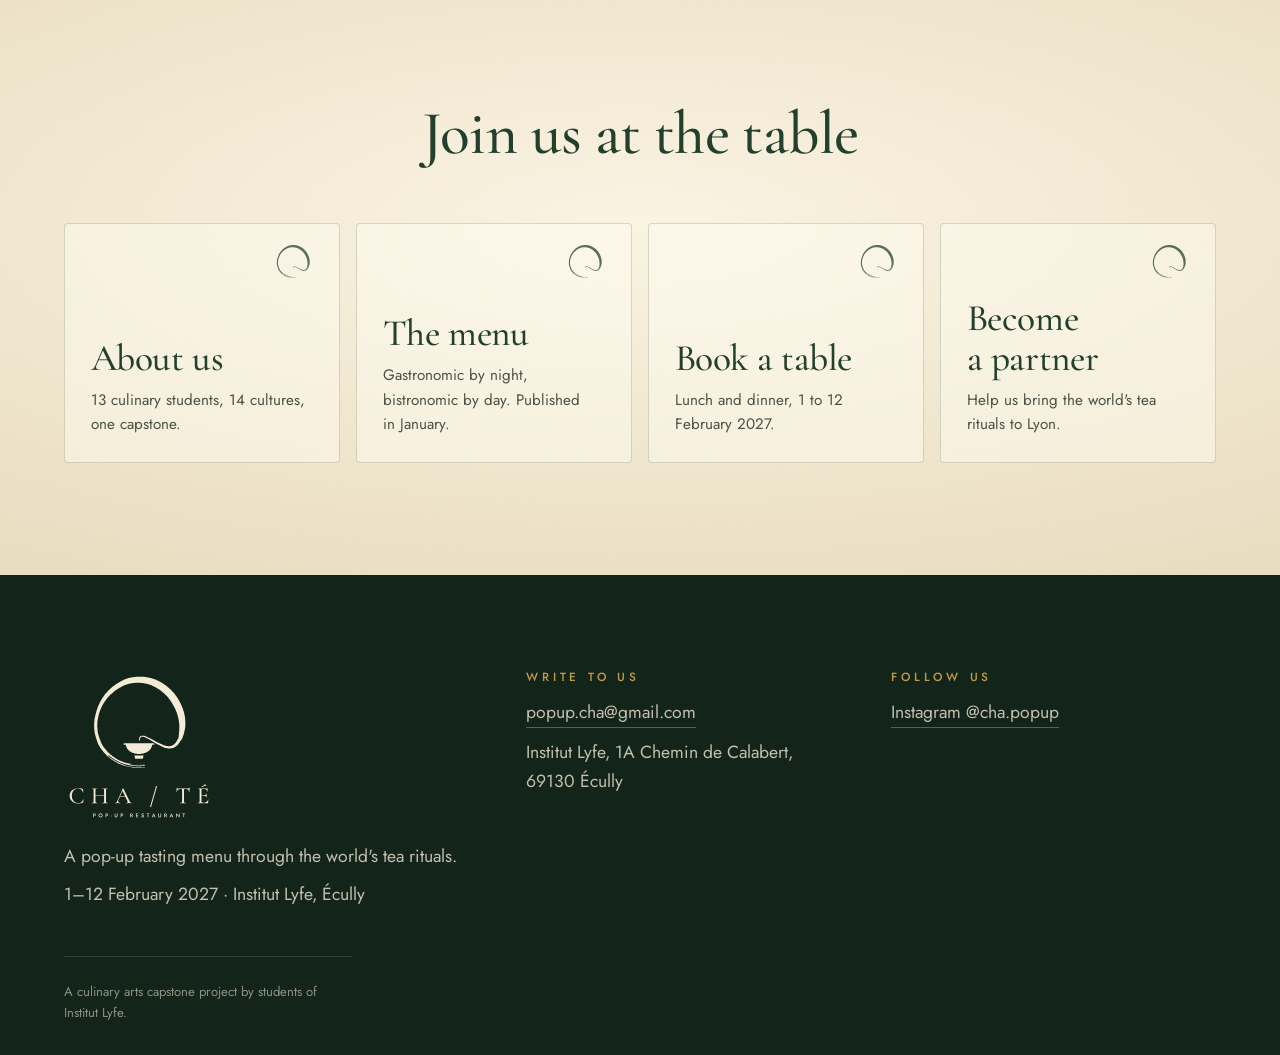
==== commit 3033626e: "Bust browser cache for scripts and styles Co-Authored-By: Claude Opus 5.5 <noreply@anthropic.com> Cl" ====
--- a/index.html
+++ b/index.html
@@ -10,8 +10,8 @@
 <link rel="preconnect" href="https://fonts.googleapis.com">
 <link rel="preconnect" href="https://fonts.gstatic.com" crossorigin>
 <link rel="stylesheet" href="https://fonts.googleapis.com/css2?family=Cormorant+Garamond:ital,wght@0,400;0,500;0,600;1,400;1,500&family=Jost:wght@300;400;500&display=swap">
-<link rel="stylesheet" href="assets/css/site.css">
-<link rel="stylesheet" href="assets/css/home.css">
+<link rel="stylesheet" href="assets/css/site.css?v=1119b">
+<link rel="stylesheet" href="assets/css/home.css?v=1119b">
 </head>
 <body class="home" data-no-solid="1">
 
@@ -137,10 +137,10 @@
   </section>
 </main>
 
-<script src="assets/js/content.js"></script>
-<script src="assets/js/logo.js"></script>
-<script src="assets/js/common.js"></script>
-<script src="assets/js/home.js"></script>
-<script type="module" src="assets/js/globe.js"></script>
+<script src="assets/js/content.js?v=1119b"></script>
+<script src="assets/js/logo.js?v=1119b"></script>
+<script src="assets/js/common.js?v=1119b"></script>
+<script src="assets/js/home.js?v=1119b"></script>
+<script type="module" src="assets/js/globe.js?v=1119b"></script>
 </body>
 </html>
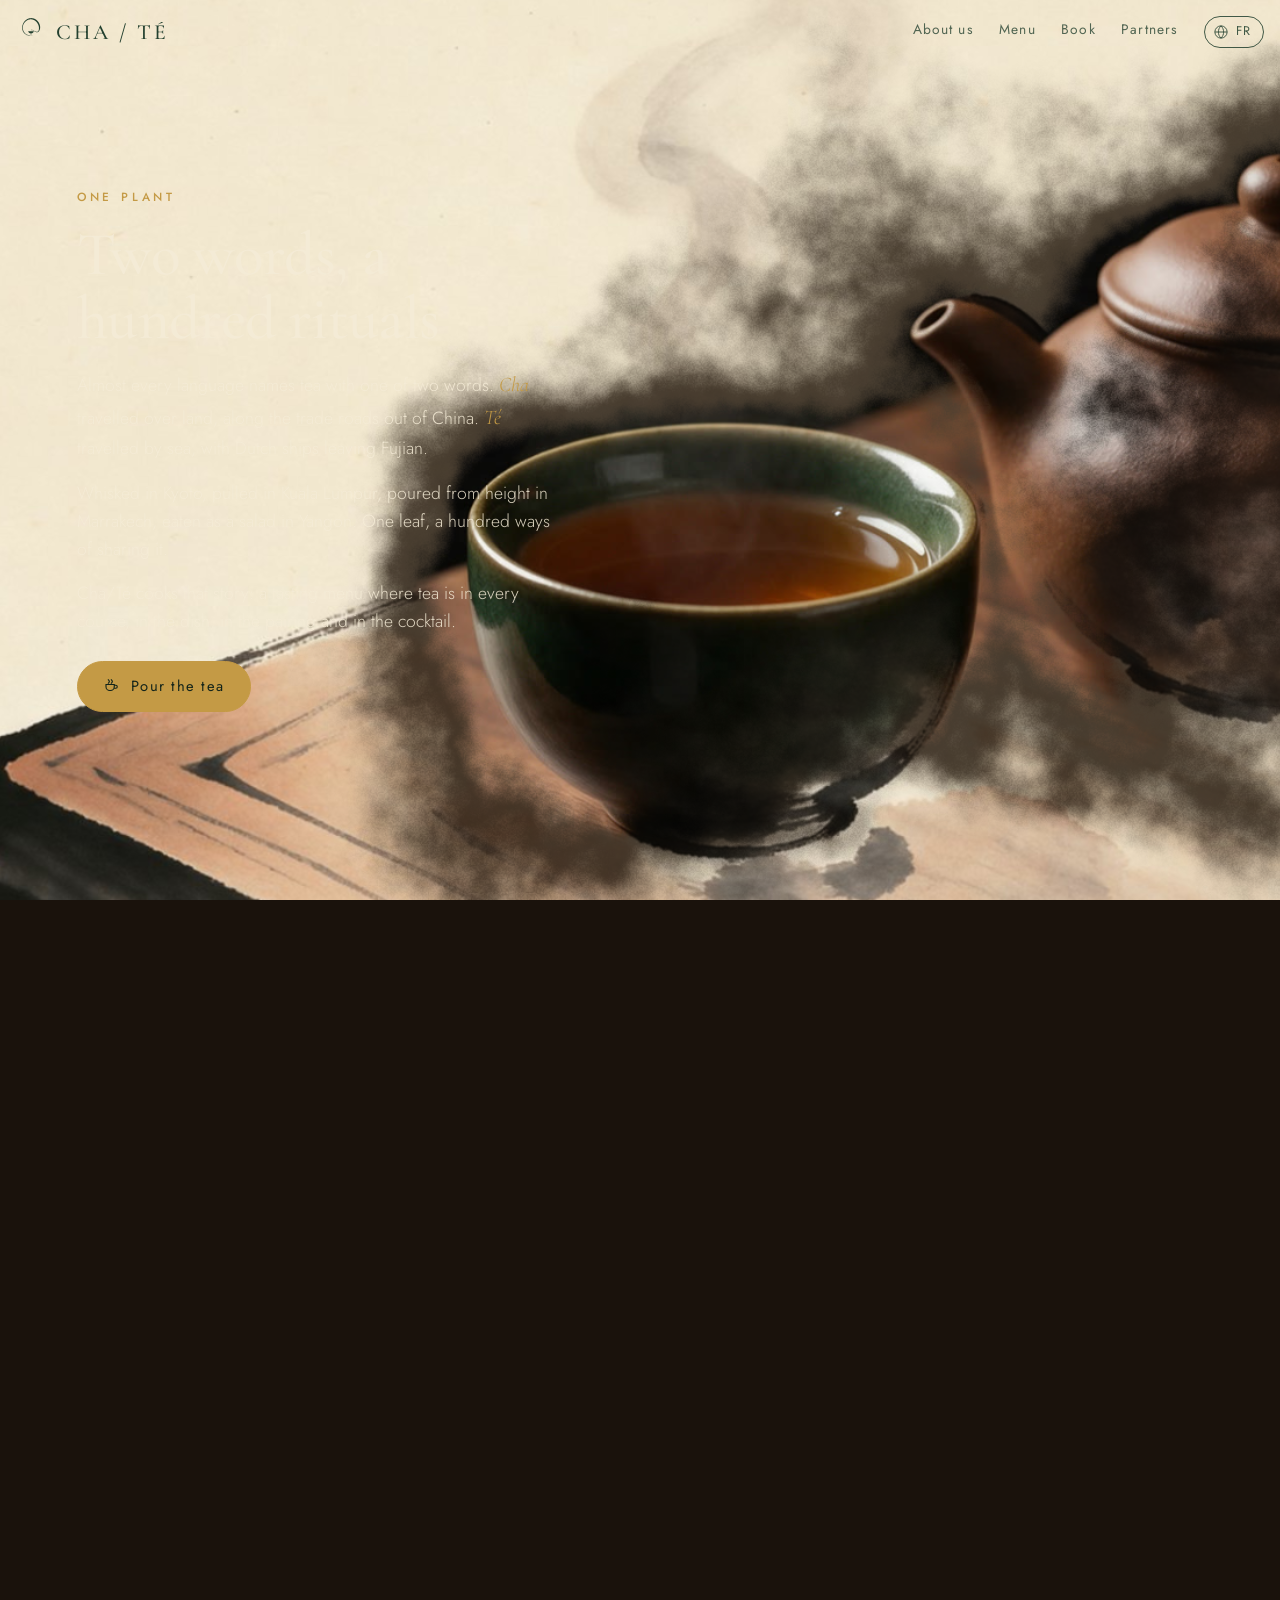
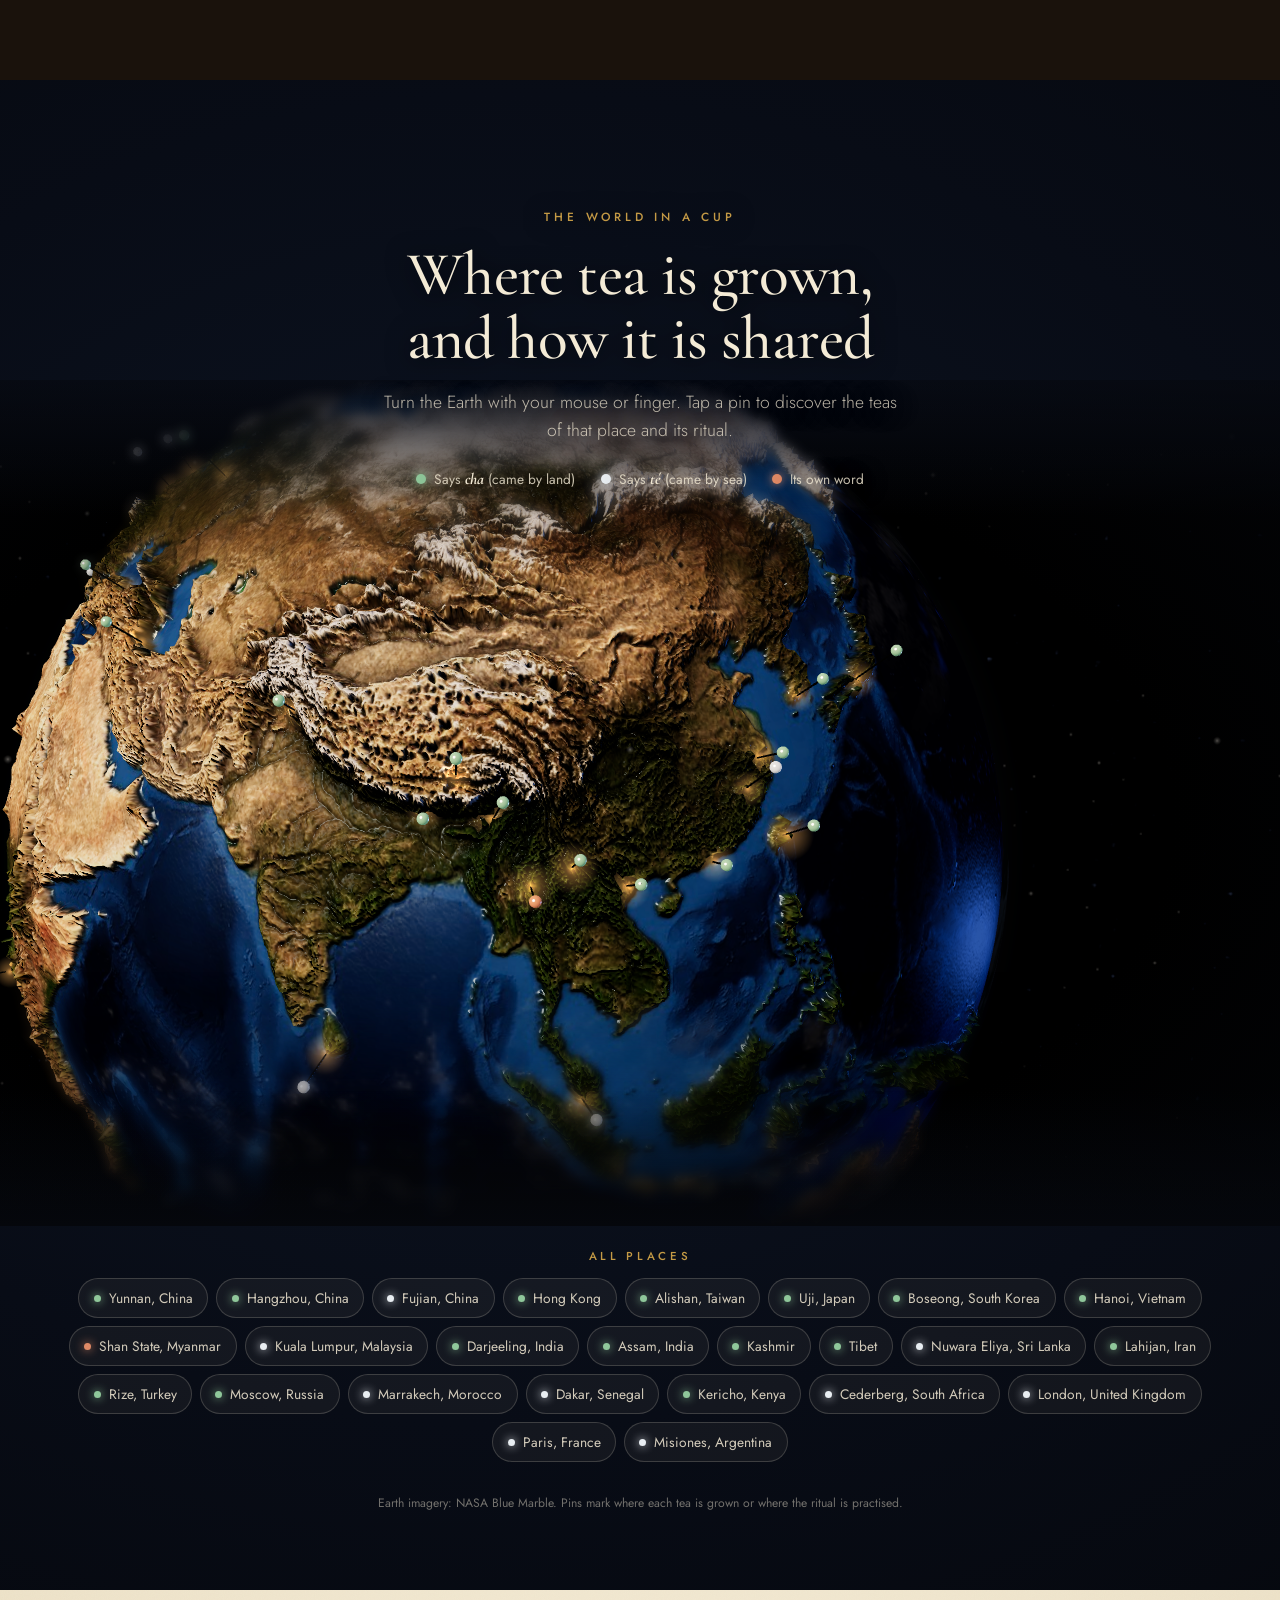
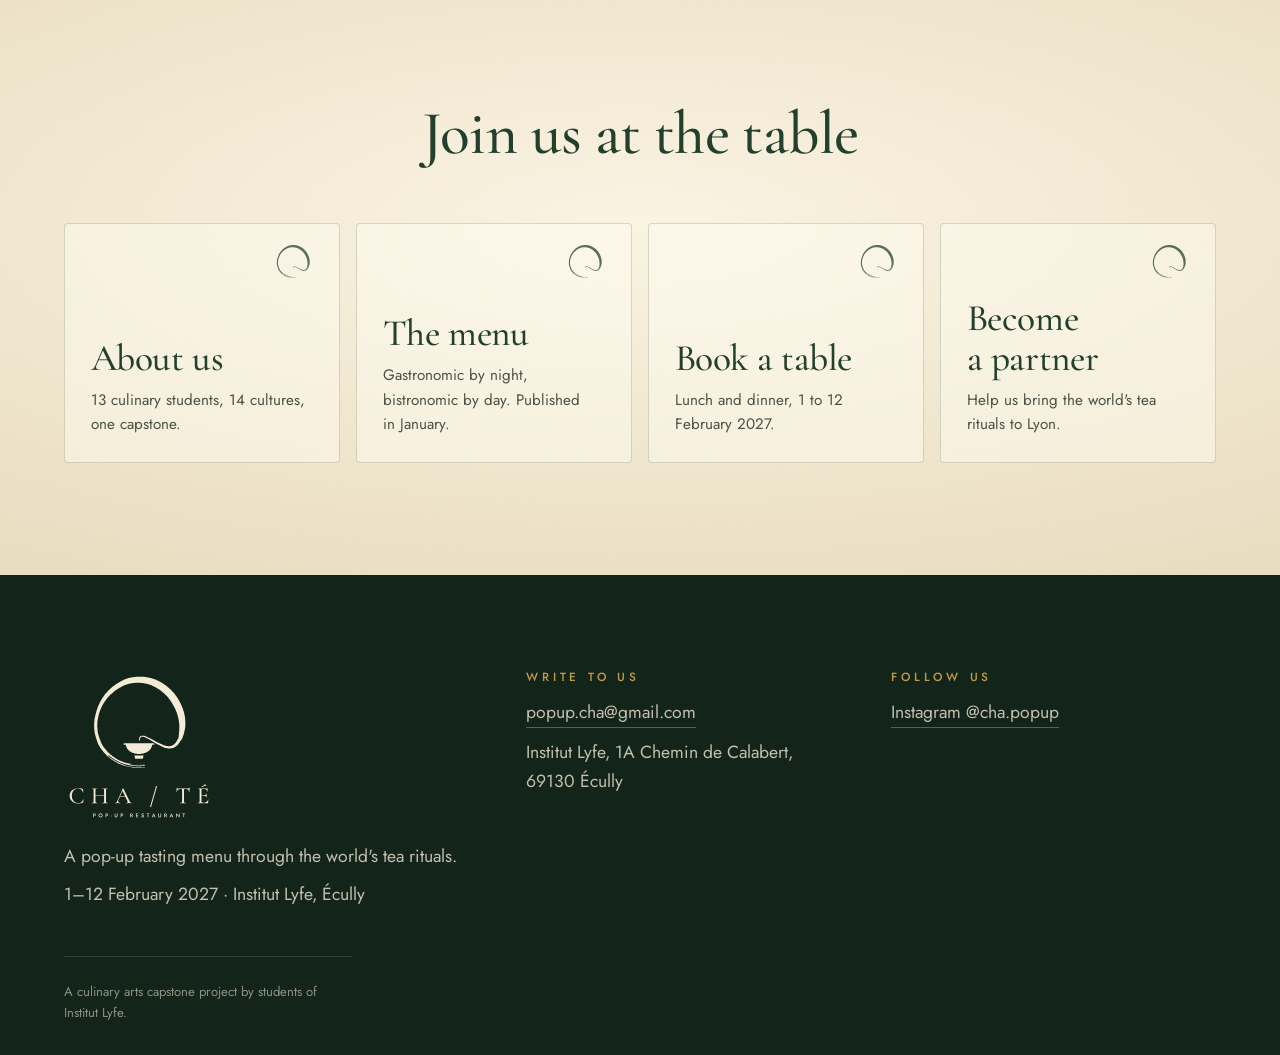
==== commit 5fb702a1: "Link home to the site root instead of index.html Co-Authored-By: Claude Opus 5.5 <noreply@anthropic." ====
--- a/index.html
+++ b/index.html
@@ -10,8 +10,8 @@
 <link rel="preconnect" href="https://fonts.googleapis.com">
 <link rel="preconnect" href="https://fonts.gstatic.com" crossorigin>
 <link rel="stylesheet" href="https://fonts.googleapis.com/css2?family=Cormorant+Garamond:ital,wght@0,400;0,500;0,600;1,400;1,500&family=Jost:wght@300;400;500&display=swap">
-<link rel="stylesheet" href="assets/css/site.css?v=1119b">
-<link rel="stylesheet" href="assets/css/home.css?v=1119b">
+<link rel="stylesheet" href="assets/css/site.css?v=1124a">
+<link rel="stylesheet" href="assets/css/home.css?v=1124a">
 </head>
 <body class="home" data-no-solid="1">
 
@@ -137,10 +137,10 @@
   </section>
 </main>
 
-<script src="assets/js/content.js?v=1119b"></script>
-<script src="assets/js/logo.js?v=1119b"></script>
-<script src="assets/js/common.js?v=1119b"></script>
-<script src="assets/js/home.js?v=1119b"></script>
-<script type="module" src="assets/js/globe.js?v=1119b"></script>
+<script src="assets/js/content.js?v=1124a"></script>
+<script src="assets/js/logo.js?v=1124a"></script>
+<script src="assets/js/common.js?v=1124a"></script>
+<script src="assets/js/home.js?v=1124a"></script>
+<script type="module" src="assets/js/globe.js?v=1124a"></script>
 </body>
 </html>
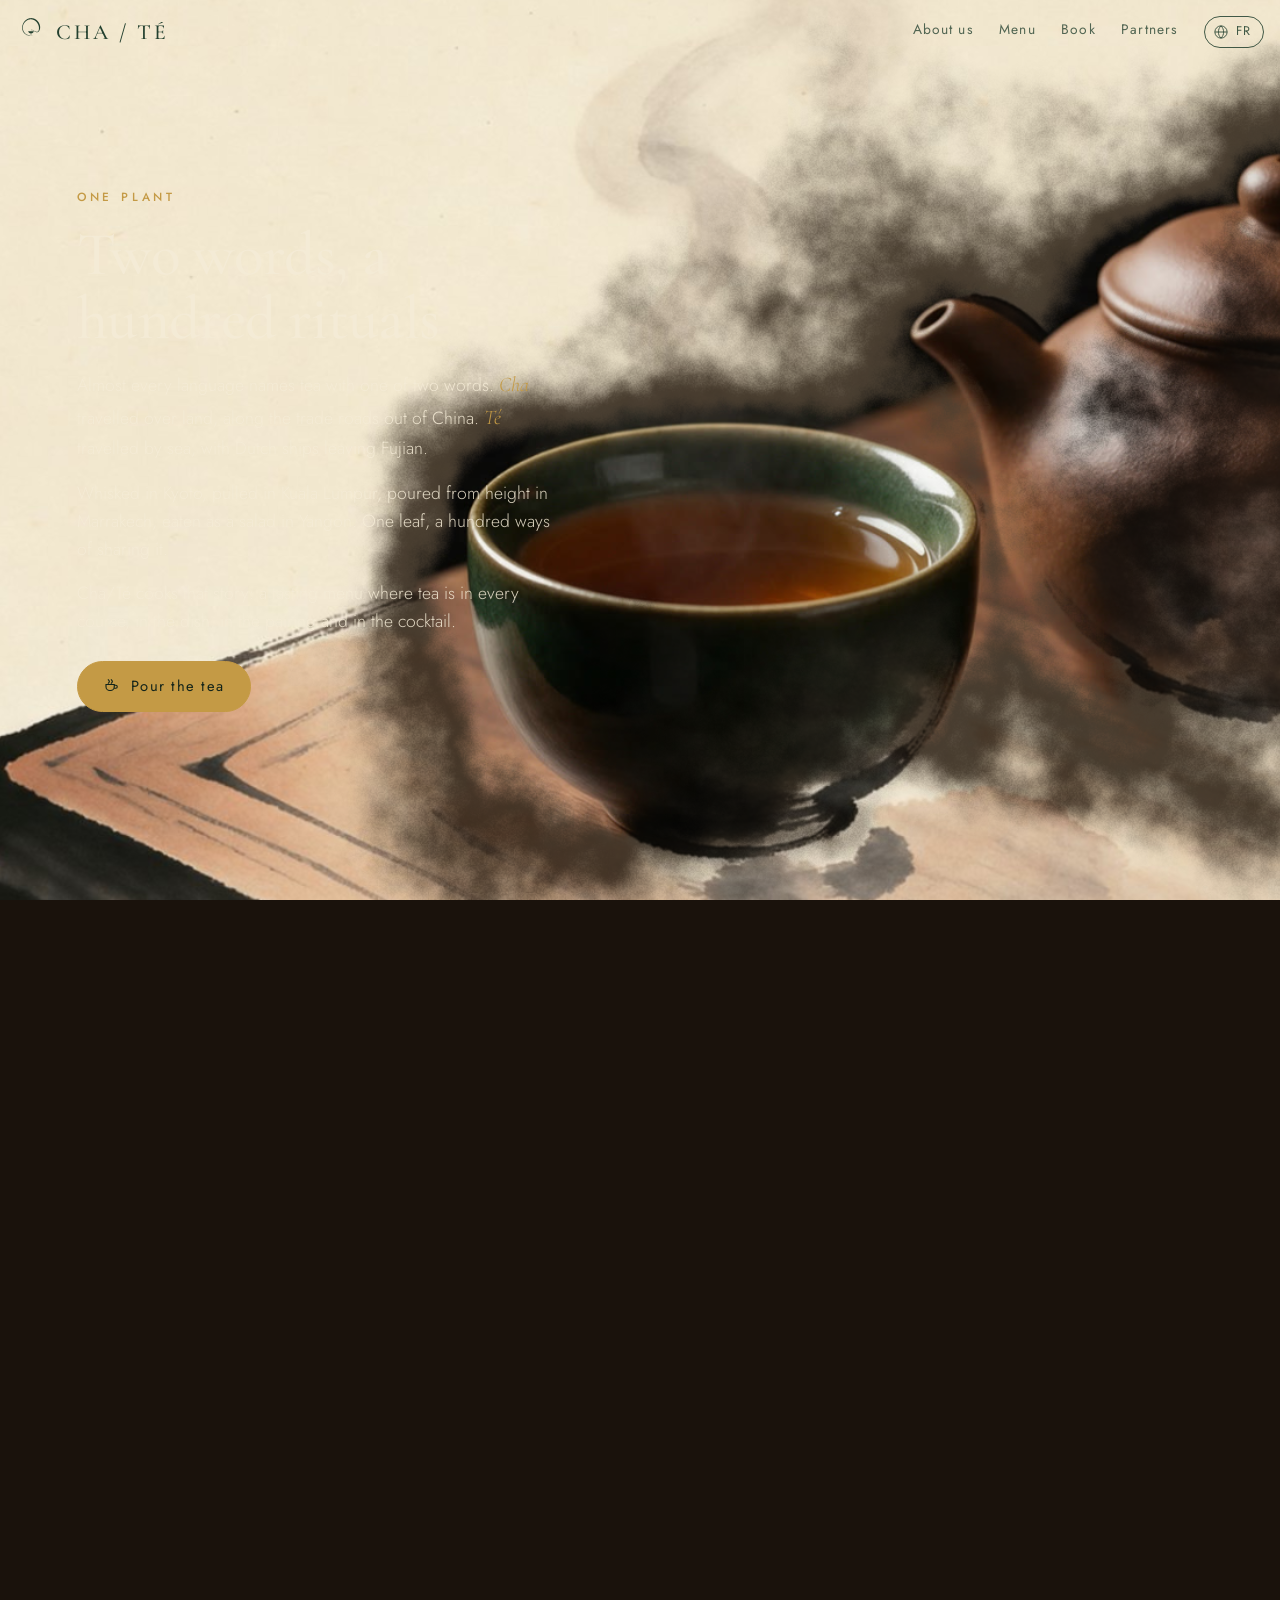
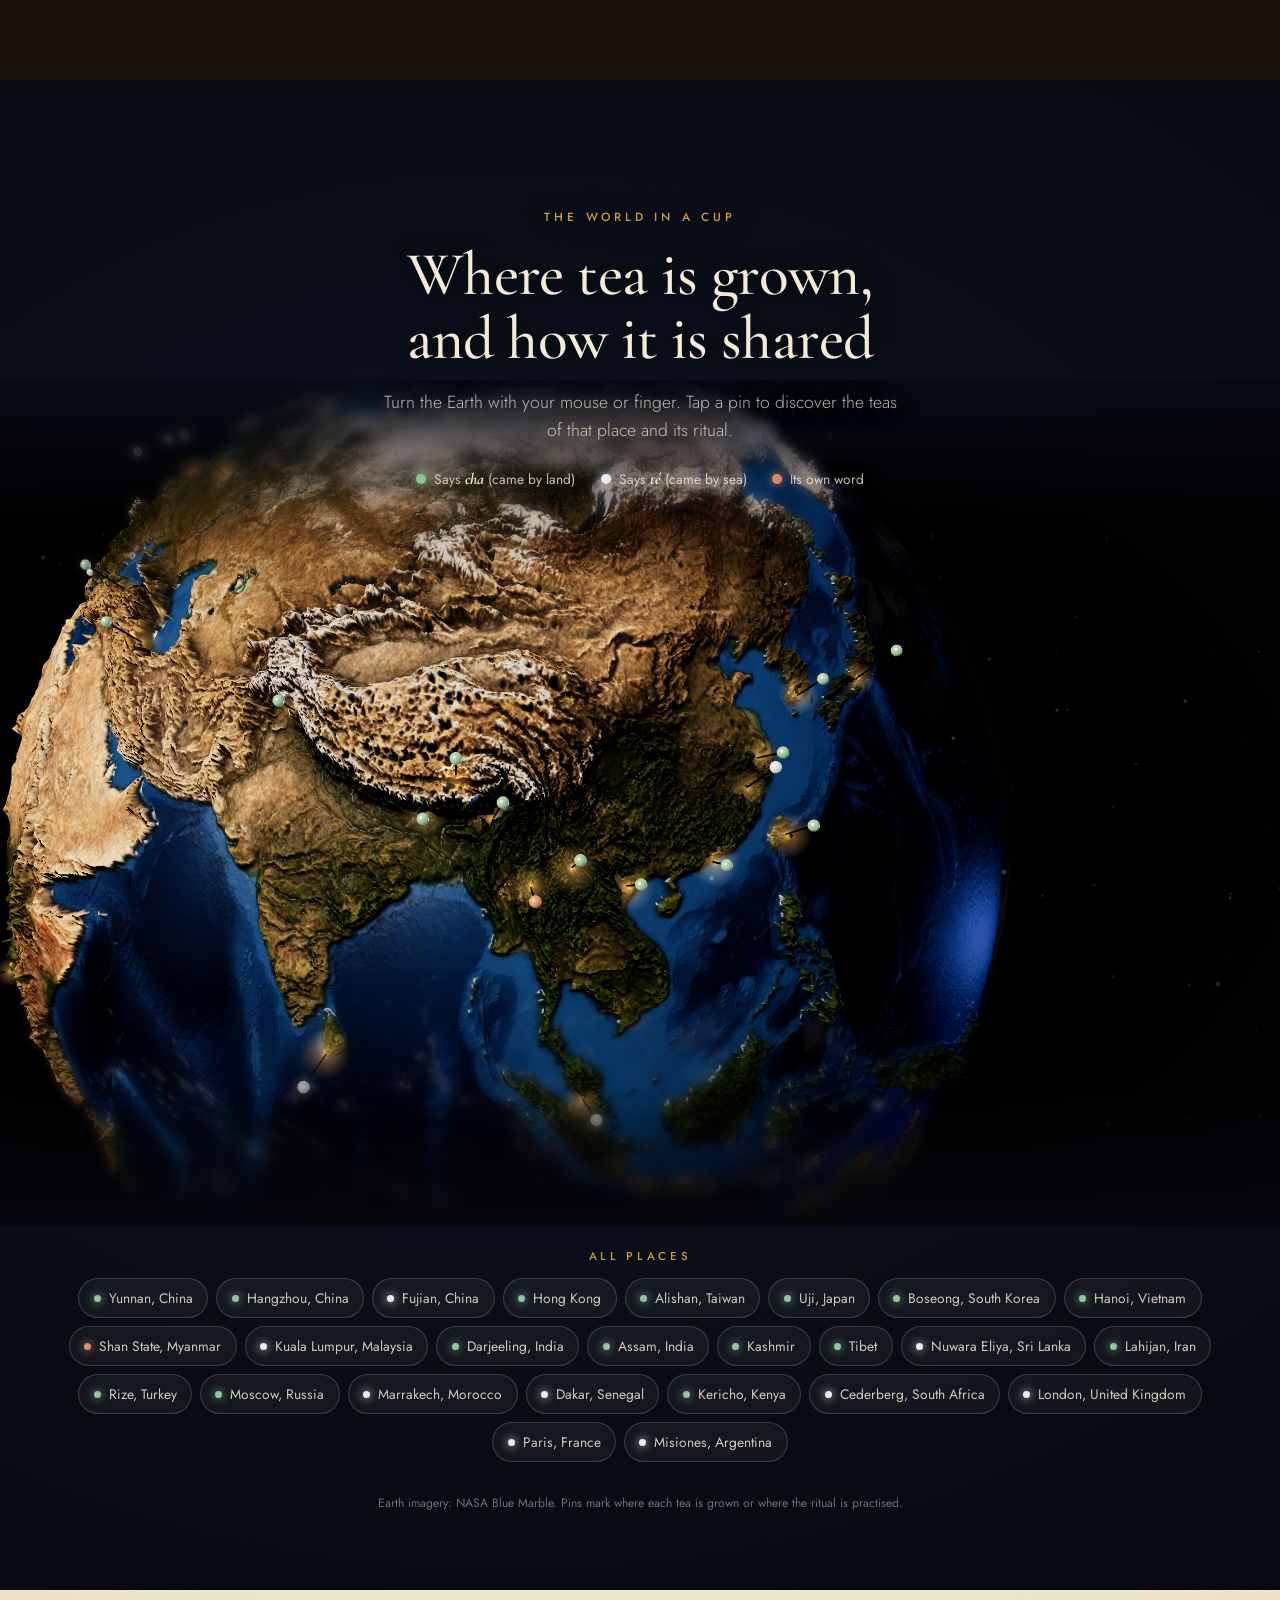
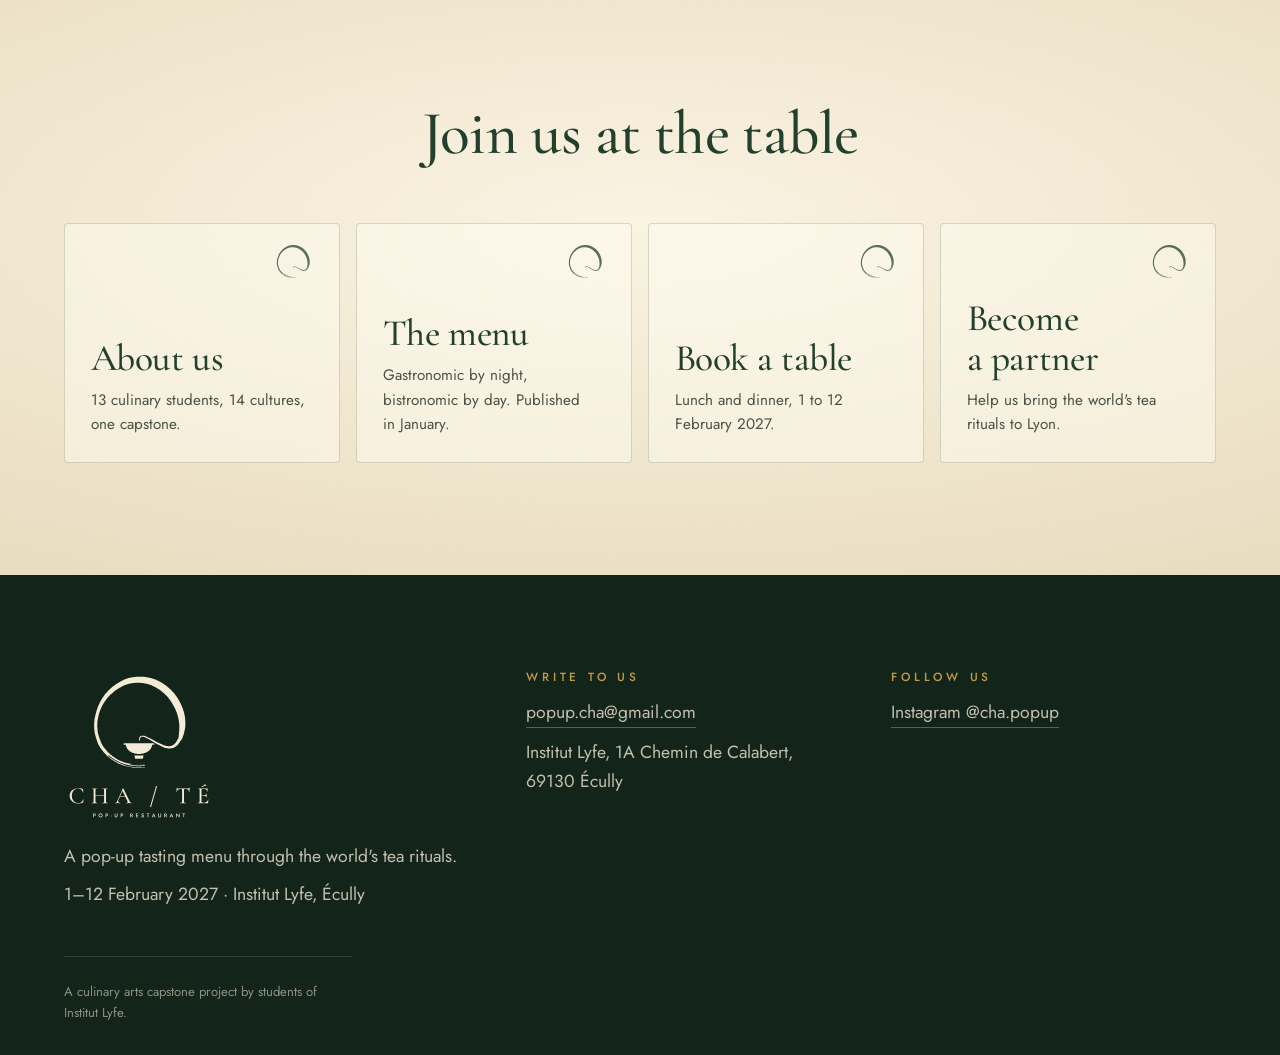
==== commit e3176d66: "Clean addresses on chapopup.fr (no .html) Co-Authored-By: Claude Opus 5.5 <noreply@anthropic.com> Cl" ====
--- a/index.html
+++ b/index.html
@@ -10,8 +10,8 @@
 <link rel="preconnect" href="https://fonts.googleapis.com">
 <link rel="preconnect" href="https://fonts.gstatic.com" crossorigin>
 <link rel="stylesheet" href="https://fonts.googleapis.com/css2?family=Cormorant+Garamond:ital,wght@0,400;0,500;0,600;1,400;1,500&family=Jost:wght@300;400;500&display=swap">
-<link rel="stylesheet" href="assets/css/site.css?v=1124a">
-<link rel="stylesheet" href="assets/css/home.css?v=1124a">
+<link rel="stylesheet" href="assets/css/site.css?v=1124b">
+<link rel="stylesheet" href="assets/css/home.css?v=1124b">
 </head>
 <body class="home" data-no-solid="1">
 
@@ -137,10 +137,10 @@
   </section>
 </main>
 
-<script src="assets/js/content.js?v=1124a"></script>
-<script src="assets/js/logo.js?v=1124a"></script>
-<script src="assets/js/common.js?v=1124a"></script>
-<script src="assets/js/home.js?v=1124a"></script>
-<script type="module" src="assets/js/globe.js?v=1124a"></script>
+<script src="assets/js/content.js?v=1124b"></script>
+<script src="assets/js/logo.js?v=1124b"></script>
+<script src="assets/js/common.js?v=1124b"></script>
+<script src="assets/js/home.js?v=1124b"></script>
+<script type="module" src="assets/js/globe.js?v=1124b"></script>
 </body>
 </html>
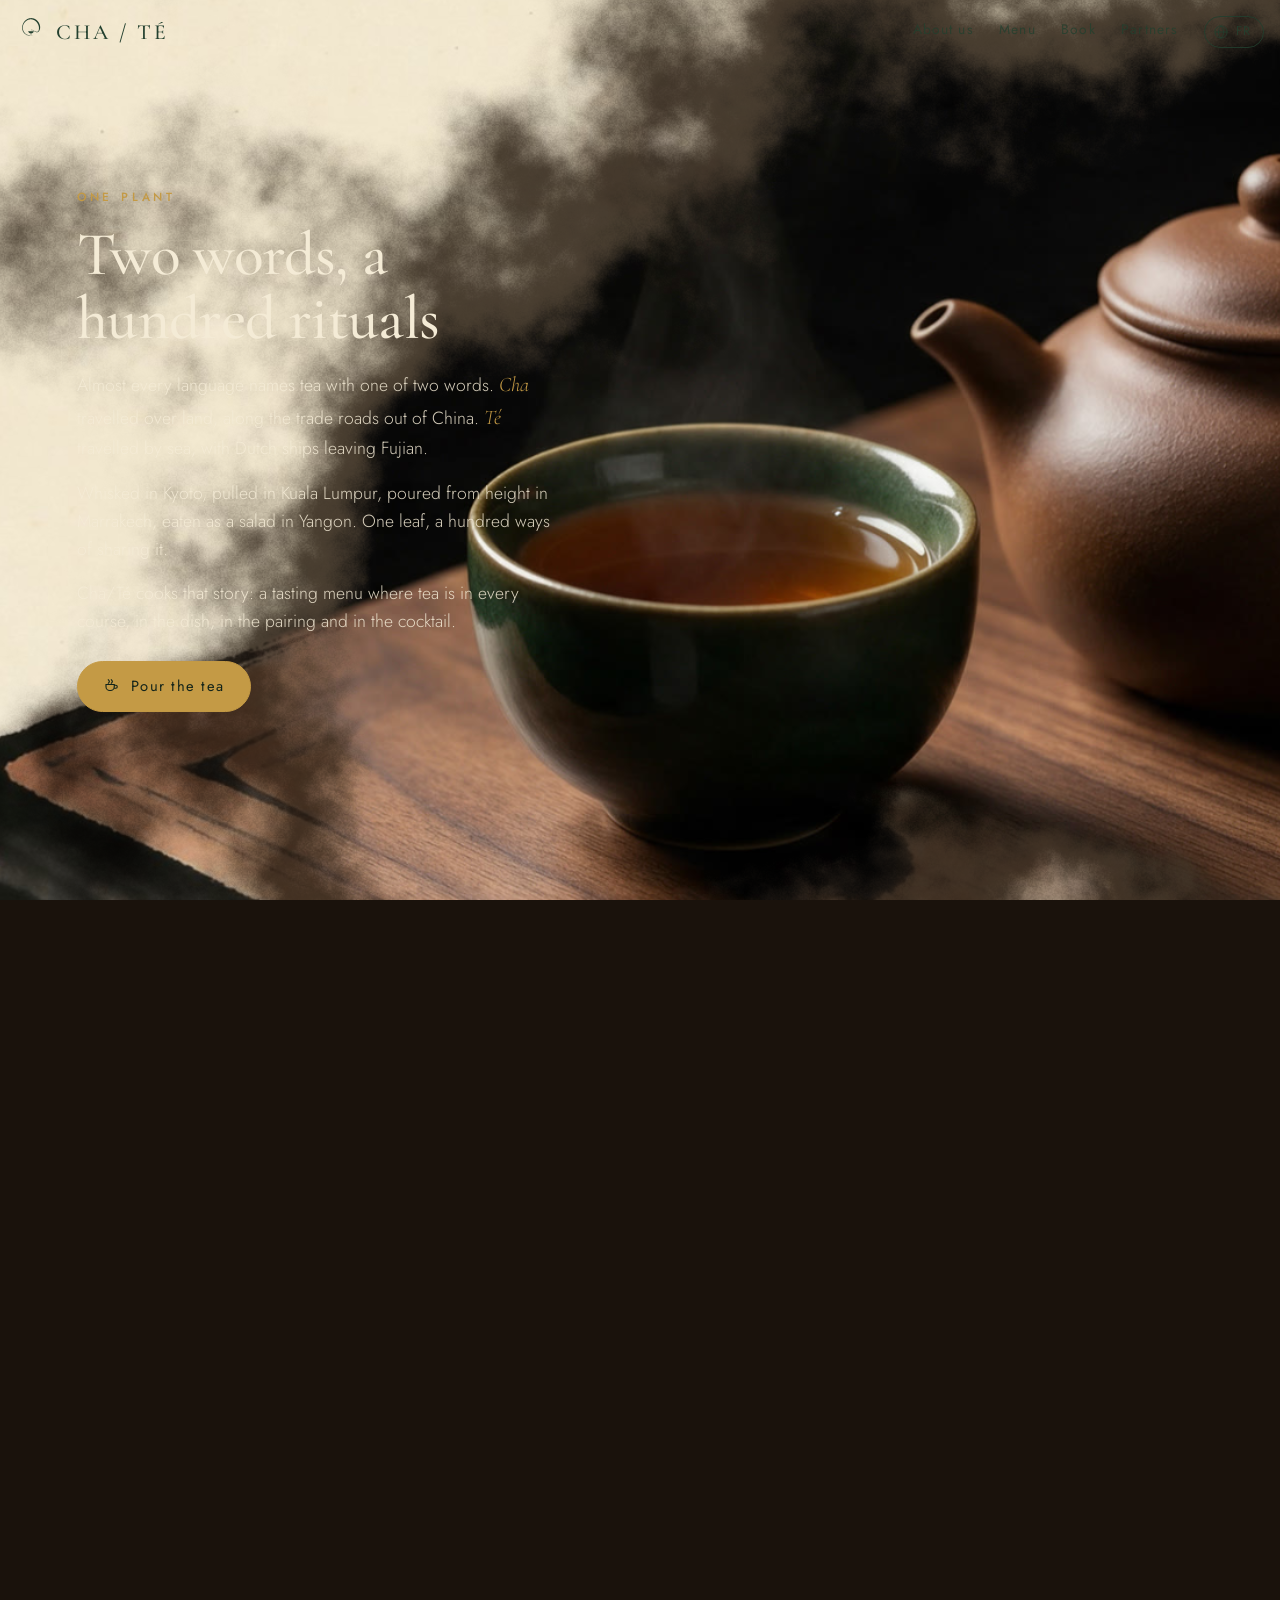
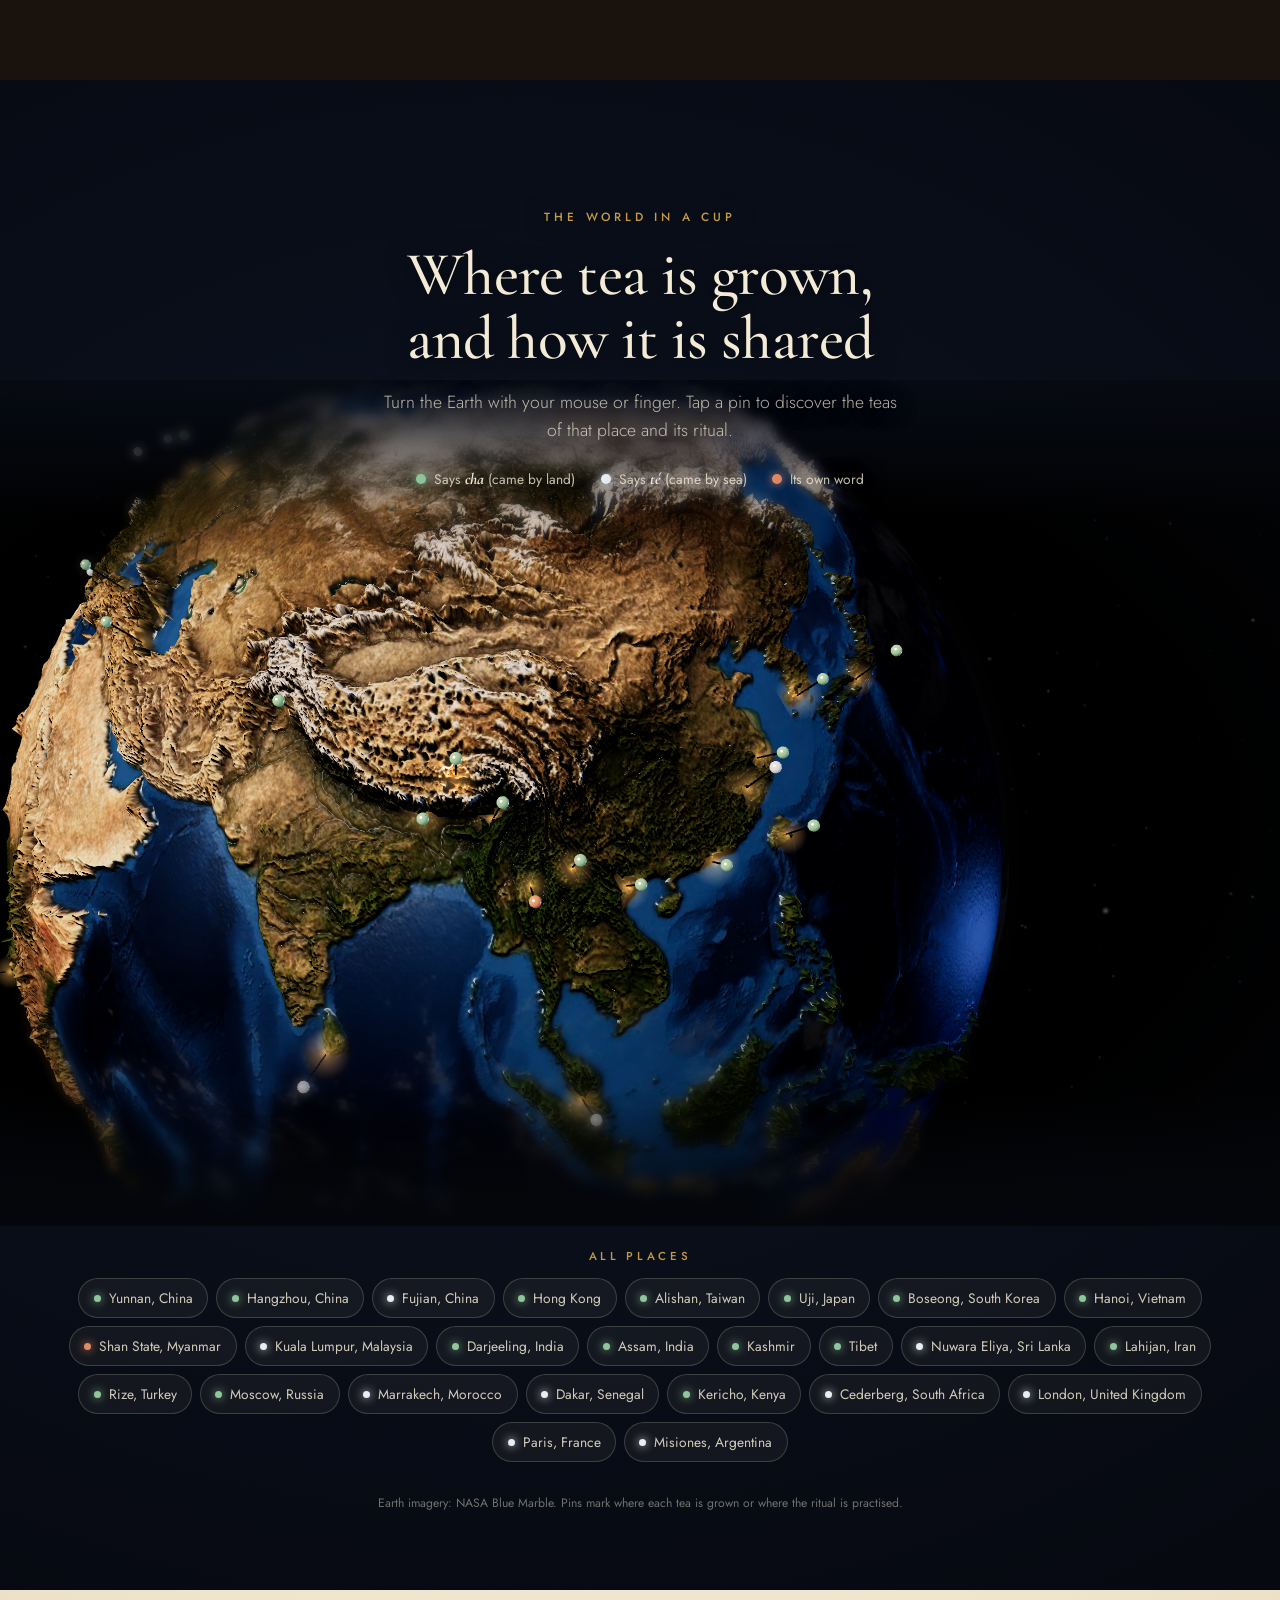
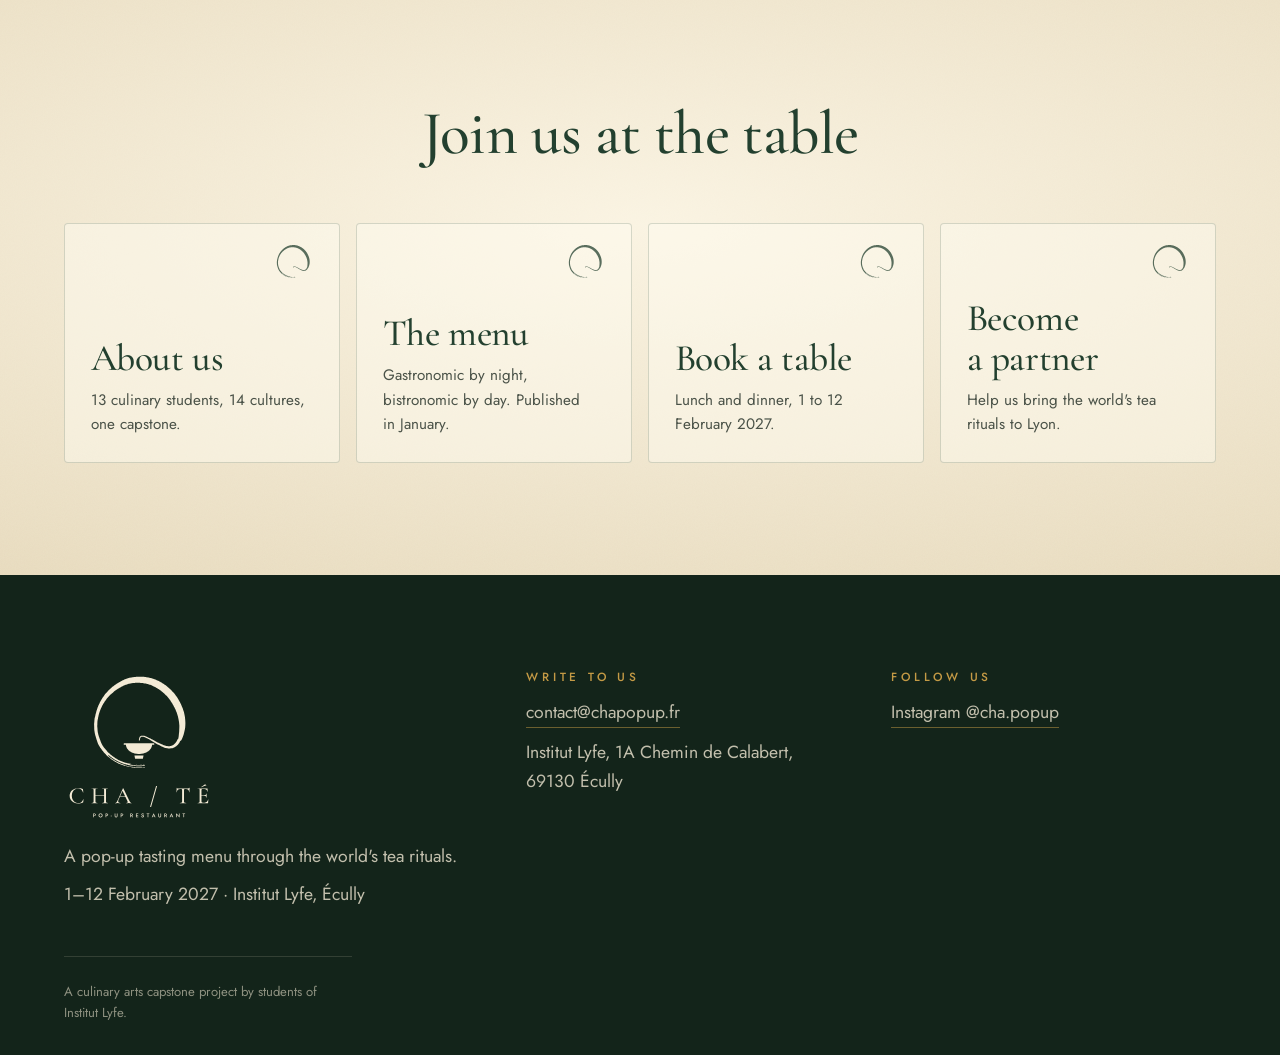
==== commit 2c6df36c: "Use contact@chapopup.fr as the site email Co-Authored-By: Claude Opus 5.5 <noreply@anthropic.com> Cl" ====
--- a/index.html
+++ b/index.html
@@ -10,8 +10,8 @@
 <link rel="preconnect" href="https://fonts.googleapis.com">
 <link rel="preconnect" href="https://fonts.gstatic.com" crossorigin>
 <link rel="stylesheet" href="https://fonts.googleapis.com/css2?family=Cormorant+Garamond:ital,wght@0,400;0,500;0,600;1,400;1,500&family=Jost:wght@300;400;500&display=swap">
-<link rel="stylesheet" href="assets/css/site.css?v=1124b">
-<link rel="stylesheet" href="assets/css/home.css?v=1124b">
+<link rel="stylesheet" href="assets/css/site.css?v=1124c">
+<link rel="stylesheet" href="assets/css/home.css?v=1124c">
 </head>
 <body class="home" data-no-solid="1">
 
@@ -137,10 +137,10 @@
   </section>
 </main>
 
-<script src="assets/js/content.js?v=1124b"></script>
-<script src="assets/js/logo.js?v=1124b"></script>
-<script src="assets/js/common.js?v=1124b"></script>
-<script src="assets/js/home.js?v=1124b"></script>
-<script type="module" src="assets/js/globe.js?v=1124b"></script>
+<script src="assets/js/content.js?v=1124c"></script>
+<script src="assets/js/logo.js?v=1124c"></script>
+<script src="assets/js/common.js?v=1124c"></script>
+<script src="assets/js/home.js?v=1124c"></script>
+<script type="module" src="assets/js/globe.js?v=1124c"></script>
 </body>
 </html>
